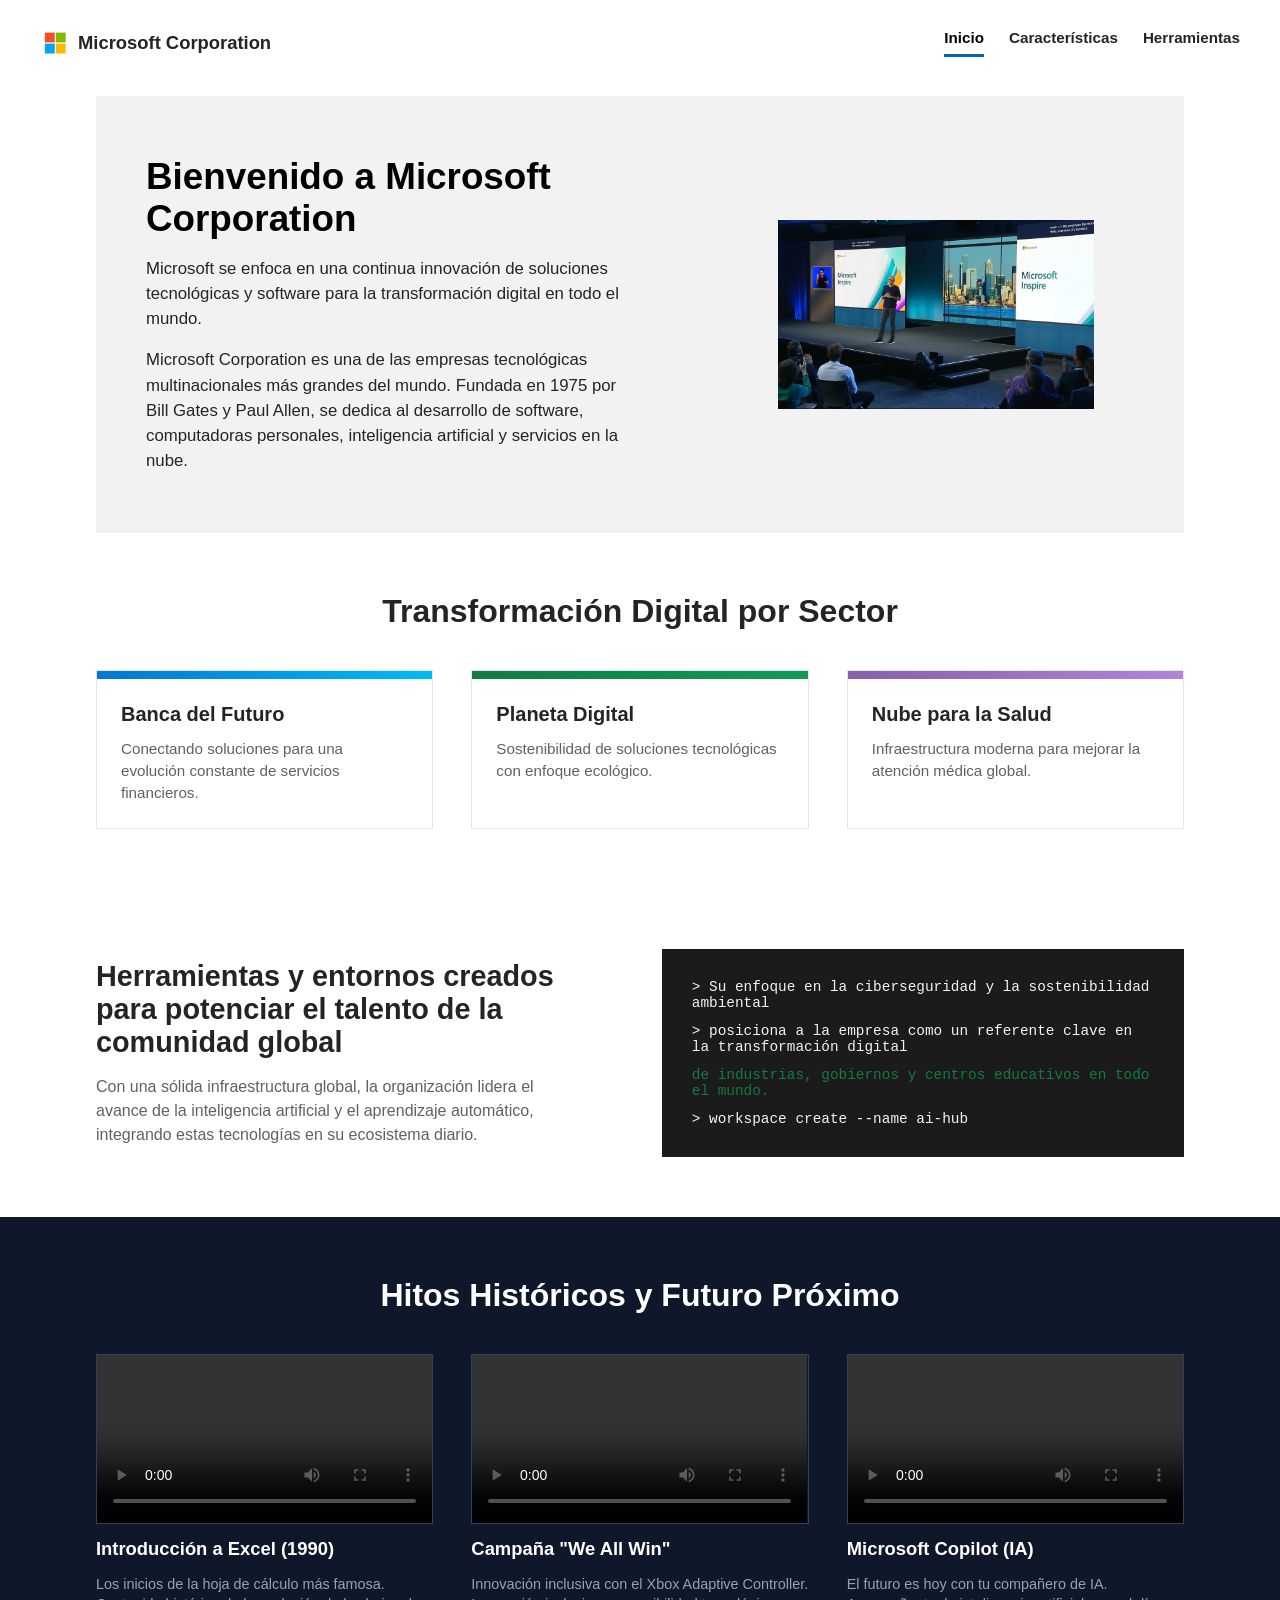
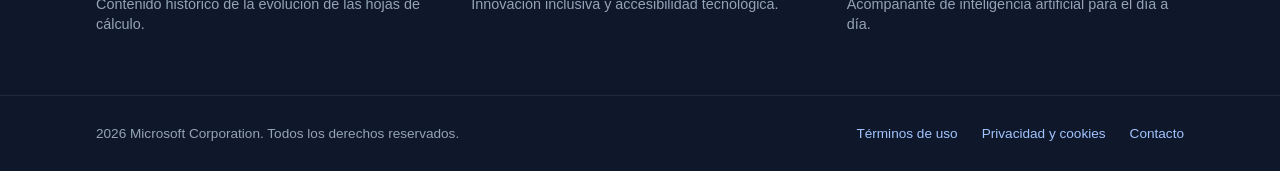
==== index.html @ bf05ff3e "saved" ====
<!DOCTYPE html>
<html lang="es">

<head>
    <meta charset="UTF-8">
    <meta name="viewport" content="width=device-width, initial-scale=1.0">
    <title>Microsoft Corporation</title>
    <link rel="stylesheet" href="static/css/style.css">
</head>

<body class="body-inicio">
<header class="encabezado">
    
    <div class="bloque-logo">
        <img src="static/images/descarga_(1).png" alt="Microsoft Logo" class="icono-microsoft">
        <span class="nombre-sitio">Microsoft Corporation</span>
    </div>

    <nav class="nav">
        <a href="../index.html" class="enlace-nav-activo hover">Inicio</a>
        <a href="pages/caracteristicas.html" class="enlace-nav hover">Características</a>
        <a href="pages/herramientas.html" class="enlace-nav hover">Herramientas</a>
    </nav>

</header>

        <main class="contenido-global">

            <section class="seccion-bienvenida">
                <div class="texto-bienvenida">
                    <h1 class="titulo-principal">Bienvenido a Microsoft Corporation</h1>
                    <p class="parrafo-bienvenida">Microsoft se enfoca en una continua innovación de soluciones
                        tecnológicas y software para la transformación digital en todo el mundo.
            </p>
                    <p class="parrafo-bienvenida">Microsoft Corporation es una de las empresas tecnológicas multinacionales más grandes del mundo. 
                Fundada en 1975 por Bill Gates y Paul Allen, se dedica al desarrollo de software, computadoras 
                personales, inteligencia artificial y servicios en la nube.
            </p>
                </div>
                <div class="imagen-bienvenida">
                    <img src="static/images/index/Microsoft-Inspire.jpg" alt="Microsoft Logo Grande"
                        class="imagen-bienvenida-asset">
                </div>
            </section>

            <section class="seccion-sectores">
                <h2 class="titulo-centrado">Transformación Digital por Sector</h2>

                <div class="columnas-sectores">
                    <div class="columna-sector">
                        <div class="encabezado-tarjeta barra-azul"></div>
                        <div class="cuerpo-tarjeta">
                            <h3 class="titulo-tarjeta">Banca del Futuro</h3>
                            <p class="texto-tarjeta">Conectando soluciones para una evolución constante de servicios
                                financieros.</p>
                        </div>
                    </div>
                    <div class="columna-sector">
                        <div class="encabezado-tarjeta barra-verde"></div>
                        <div class="cuerpo-tarjeta">
                            <h3 class="titulo-tarjeta">Planeta Digital</h3>
                            <p class="texto-tarjeta">Sostenibilidad de soluciones tecnológicas con enfoque ecológico.
                            </p>
                        </div>
                    </div>
                    <div class="columna-sector">
                        <div class="encabezado-tarjeta barra-morada"></div>
                        <div class="cuerpo-tarjeta">
                            <h3 class="titulo-tarjeta">Nube para la Salud</h3>
                            <p class="texto-tarjeta">Infraestructura moderna para mejorar la atención médica global.</p>
                        </div>
                    </div>
                </div>
            </section>

            <section class="seccion-desarrolladores">
                <div class="texto-desarrolladores">
                    <h2 class="titulo-desarrolladores">Herramientas y entornos creados para potenciar el talento de la
                        comunidad global</h2>
                    <p class="parrafo-desarrolladores">
                Con una sólida infraestructura global, la organización lidera el avance de la inteligencia 
                artificial y el aprendizaje automático, integrando estas tecnologías en su ecosistema diario.</p>
                </div>
                <div class="codigo-desarrolladores">
                    <p class="consola">> Su enfoque en la ciberseguridad y la sostenibilidad ambiental </p>
                    <p class="consola">> posiciona a la empresa como un 
                referente clave en la transformación digital</p>
                    <p class="consola-exito"> de industrias, gobiernos y centros educativos en todo el mundo.</p>
                    <p class="consola">> workspace create --name ai-hub</p>
                </div>
            </section>

            <section class="seccion-hitos-oscura">
                <div class="contenedor-bloque-hitos">
                    <h2 class="titulo-centrado-claro">Hitos Históricos y Futuro Próximo</h2>

                    <div class="columnas-videos">
                        <div class="tarjeta-video">
                            <video controls class="reproductor">
                                <source
                                    src="static/videos/(1)_Introduction_to_Microsoft_Excel_1990_with_Jan_Brehm_Jan_Brehm_(360p,_h264).mp4"
                                    type="video/mp4">
                            </video>
                            <h3 class="titulo-video">Introducción a Excel (1990)</h3>
                            <p class="texto-video">Los inicios de la hoja de cálculo más famosa. 
                                Contenido histórico de la evolución de las hojas de cálculo.</p>
                        </div>

                        <div class="tarjeta-video">
                            <video controls class="reproductor">
                                <source src="static/videos/(3)_Microsoft_We_All_Win_Ads_of_Brands_(720p,_h264).mp4"
                                    type="video/mp4">
                            </video>
                            <h3 class="titulo-video">Campaña "We All Win"</h3>
                            <p class="texto-video">Innovación inclusiva con el Xbox Adaptive Controller. 
                                Innovación inclusiva y accesibilidad tecnológica.</p>
                        </div>

                        <div class="tarjeta-video">
                            <video controls class="reproductor">
                                <source
                                    src="static/videos/(4)_Microsoft_Copilot_Your_everyday_AI_companion_Microsoft_(720p,_h264).mp4"
                                    type="video/mp4">
                            </video>
                            <h3 class="titulo-video">Microsoft Copilot (IA)</h3>
                            <p class="texto-video">El futuro es hoy con tu compañero de IA.
                                Acompañante de inteligencia artificial para el día a día.</p>
                        </div>
                    </div>
                </div>
            </section>

        </main>

<footer class="footer-institucional">
        <div class="contenido-footer">
            <p class="texto-copyright">2026 Microsoft Corporation. Todos los derechos reservados.</p>
            <div class="enlaces-footer">
                <a href="#" class="enlace-footer-item hover4">Términos de uso</a>
                <a href="#" class="enlace-footer-item hover4">Privacidad y cookies</a>
                <a href="#" class="enlace-footer-item hover4">Contacto</a>
            </div>
        </div>
    </footer>
</body>

</html>
---- static/css/style.css ----
* {
    margin: 0px;
    padding: 0px;
    box-sizing: border-box;
}

body {
    background-color: #ECF0F1;
    font-family: Arial, Helvetica, sans-serif;
}

.encabezado {
    width: 100%;
    display: flex;
    flex-direction: row;
    justify-content: space-between;
    align-items: center;            /* Centra verticalmente el logo y el bloque de navegación */
    padding: 20px 40px;
    box-sizing: border-box;
    background-color: #ffffff;
}

/* --- LOGO --- */
.bloque-logo {
    display: flex;
    flex-direction: row;
    align-items: center;
    gap: 8px;
}

.icono-microsoft {
    width: 30px;
}

.nombre-sitio {
    font-size: 1.15rem;
    font-weight: bold;
    color: #242424;
}

.img {
    width: 30px;
}

.nav {
    display: flex;
    align-items: center;
    gap: 25px;                      /* Separación limpia entre los tres enlaces */
    color: black;
}

.enlace {
    color: black;
    text-decoration: none;
    font-size: 1rem;
    cursor: pointer;
}

.activo {
    color: black;
}

.contenedor-principal {
    display: flex;
    justify-content: center;
    padding: 48px 16px;
}

.pie-de-pagina {
    background-color: #091F2C;
    color: #FFFFFF;
    padding: 20px 20px;
    margin-top: auto;
    font-size: 0.9rem;
}

.footer-contenido {
    display: flex;
    flex-direction: column;
    align-items: center;
    gap: 15px;
    max-width: 900px;
    margin: 0 auto;
}

.footer-enlaces {
    display: flex;
    gap: 20px;
}

.footer-enlaces a {
    color: #A0C4FF;
    text-decoration: none;
}

.boton-principal {
    background-color: #091F2C;
    color: white;
    border: none;
    padding: 12px 24px;
    font-size: 1rem;
    font-weight: 600;
    cursor: pointer;
    border-radius: 6px;
}

.boton-secundario {
    background-color: white;
    color: #091F2C;
    border: 2px solid #091F2C;
    padding: 12px 24px;
    font-size: 1rem;
    font-weight: 600;
    cursor: pointer;
    border-radius: 6px;
}

.e {
    display: block;
    margin: 0 auto;
    border-radius: 15px;
    box-shadow: 0px 5px 15px rgba(0, 0, 0, 0.2);
}

.p {
    text-align: center;
    font-size: 1.05rem;
}

.imagen-cuadrada-grande {
    width: auto;
    height: auto;
}

/* --- TRANSICIONES E INTERACCIONES --- */
.hover {
    transition: transform 0.3s ease, margin-left 1s ease;
}

.hover:hover {
    transform: scale(1.05);
    margin-left: 5px;
    color: gray;
}

.hover2 {
    transition: transform 0.3s ease, margin-right 1s ease;
}

.hover2:hover {
    transform: scale(1.1);
    margin-right: 10px;
}

.hover3 {
    transition: transform 0.3s ease, margin-right 1s ease;
}

.hover3:hover {
    transform: scale(1.1);
}

.hover4 {
    transition: transform 0.3s ease, margin-right 1s ease, color 0.3s ease;
}

.hover4:hover {
    transform: scale(1.1);
    color: #FFFFFF;
    text-decoration: underline;
}

/* INDEX o INICIO */
/* ==========================================================================
   RÉPLICA CON ALINEACIÓN SIMÉTRICA USANDO COLORES BASE
   ========================================================================== */

.body-inicio {
    margin: 0px;
    background-color: #ffffff;
}




/* ENLACES NORMALES */
.enlace-nav {
    text-decoration: none;
    font-size: 0.95rem;
    font-weight: bold;
    color: #242424;
    
    /* El secreto de la alineación: espacio abajo y un borde del mismo color del fondo */
    padding-bottom: 8px;           
    border-bottom: 3px solid #ffffff; 
    
    transition: color 0.3s ease, border-color 0.3s ease;
}

/* Transición al pasar el cursor por un enlace normal */
.enlace-nav:hover {
    color: #000000;
    border-color: #0067b8;          /* Pasa de blanco a azul de forma suave */
}

/* ENLACE ACTIVO (Ecosistema) */
.enlace-nav-activo {
    text-decoration: none;
    font-size: 0.95rem;
    font-weight: bold;
    color: #000000;
    
    /* Mismo espacio exacto para que no se desfase con los demás */
    padding-bottom: 8px;           
    border-bottom: 3px solid #0067b8; /* Su borde es azul por defecto */
    
    transition: color 0.3s ease, border-color 0.3s ease;
}

/* Al pasar el cursor sobre el activo, se mantiene azul y firme */
.enlace-nav-activo:hover {
    color: #000000;
    border-color: #0067b8;
}


/* ==========================================================================
   HOJA DE ESTILOS DE ALTA PRECISIÓN (SOLO CLASES SIMPLES)
   ========================================================================== */

body {
    margin: 0px;
    font-family: 'Segoe UI', SegoeUI, Tahoma, Geneva, Verdana, sans-serif;
    background-color: #ffffff;
    color: #242424;
    /* Gris oscuro corporativo en lugar de negro puro */
    display: flex;
    flex-direction: column;
    align-items: center;
}

.contenido-global {
    width: 100%;
    display: flex;
    flex-direction: column;
    align-items: center;
    font-family: 'Segoe UI', Tahoma, Geneva, Verdana, sans-serif;
}

/* --- HEADER / NAV SUPERIOR --- */
.navegacion-principal {
    width: 85%;
    max-width: 1600px;
    /* Evita que se deforme en pantallas gigantes */
    display: flex;
    flex-direction: row;
    justify-content: space-between;
    align-items: center;
    padding: 15px 0px;
    /* Espaciado vertical exacto */
}

.logo-contenedor {
    display: flex;
    flex-direction: row;
    align-items: center;
}

.enlace-logo {
    display: flex;
    flex-direction: row;
    align-items: center;
    gap: 12px;
    /* Separación exacta entre logo y texto */
    text-decoration: none;
    color: #242424;
}

.imagen-logo {
    width: 23px;
    /* Tamaño proporcional del icono */
}

.texto-logo {
    font-size: 1.1rem;
    font-weight: 600;
    /* Peso tipográfico corporativo semibold */
    margin: 0px;
}

.enlaces-contenedor {
    display: flex;
    flex-direction: row;
    gap: 24px;
    /* Espaciado del menú de navegación */
}

.enlace-menu {
    text-decoration: none;
    font-size: 0.9rem;
    color: #0067b8;
    /* Azul clásico institucional */
    font-weight: 500;
}

/* --- SECCIÓN 1: BIENVENIDA (Banner con contraste suave) --- */
.seccion-bienvenida {
    width: 85%;
    max-width: 1600px;
    background-color: #f2f2f2;
    /* Gris claro de fondo de los banners de MS */
    display: flex;
    flex-direction: row;
    justify-content: space-between;
    align-items: center;
    padding: 60px 50px;
    /* Mayor padding interior para dar aire al diseño */
    box-sizing: border-box;
    margin-top: 10px;
}

.texto-bienvenida {
    width: 50%;
    display: flex;
    flex-direction: column;
    gap: 16px;
}

.titulo-principal {
    font-size: 2.3rem;
    font-weight: 600;
    color: #000000;
    margin: 0px;
}

.parrafo-bienvenida {
    font-size: 1.05rem;
    line-height: 1.5;
    color: #242424;
    margin: 0px;
}

.imagen-bienvenida {
    width: 40%;
    display: flex;
    justify-content: center;
}

.imagen-bienvenida-asset {
    width: 80%;
    /* Tamaño controlado para que no sature la vista */
    height: auto;
}

/* --- SECCIÓN 2: SECTORES (Tarjetas Estilizadas) --- */
.seccion-sectores {
    width: 85%;
    max-width: 1600px;
    display: flex;
    flex-direction: column;
    padding: 60px 0px;
}

.titulo-centrado {
    font-size: 2rem;
    font-weight: 600;
    text-align: center;
    color: #242424;
    margin: 0px;
    padding-bottom: 40px;
}

.columnas-sectores {
    display: flex;
    flex-direction: row;
    justify-content: space-between;
}

.columna-sector {
    width: 31%;
    background-color: #ffffff;
    display: flex;
    flex-direction: column;
    border: 1px solid #e6e6e6;
    /* Borde suave sutil */
}

.encabezado-tarjeta {
    height: 8px;
    /* Barra de color superior delgada como en la captura */
}

/* Degradados lineales e intensidades corporativas exactas */
.barra-azul {
    background: linear-gradient(90deg, #0078d4, #00bcf2);
}

.barra-verde {
    background: linear-gradient(90deg, #107c41, #109b53);
}

.barra-morada {
    background: linear-gradient(90deg, #8660a9, #b184dd);
}

.cuerpo-tarjeta {
    padding: 24px;
    /* Espaciado generoso interno */
    display: flex;
    flex-direction: column;
    gap: 12px;
}

.titulo-tarjeta {
    font-size: 1.25rem;
    font-weight: 600;
    color: #242424;
    margin: 0px;
}

.texto-tarjeta {
    font-size: 0.95rem;
    line-height: 1.45;
    color: #616161;
    /* Gris más suave para textos secundarios */
    margin: 0px;
}

/* --- SECCIÓN 3: DESARROLLADORES (Consola) --- */
.seccion-desarrolladores {
    width: 85%;
    max-width: 1600px;
    display: flex;
    flex-direction: row;
    justify-content: space-between;
    align-items: center;
    padding: 60px 0px;
}

.texto-desarrolladores {
    width: 45%;
    display: flex;
    flex-direction: column;
    gap: 16px;
}

.titulo-desarrolladores {
    font-size: 1.8rem;
    font-weight: 600;
    color: #242424;
    margin: 0px;
}

.parrafo-desarrolladores {
    font-size: 1rem;
    line-height: 1.5;
    color: #616161;
    margin: 0px;
}

.codigo-desarrolladores {
    width: 48%;
    background-color: #1b1b1b;
    /* Fondo oscuro consola real */
    padding: 30px;
    display: flex;
    flex-direction: column;
    gap: 12px;
    box-sizing: border-box;
}

.consola {
    font-family: Consolas, 'Courier New', Courier, monospace;
    font-size: 0.9rem;
    color: #f3f3f3;
    margin: 0px;
}

.consola-exito {
    font-family: Consolas, 'Courier New', Courier, monospace;
    font-size: 0.9rem;
    color: #107c41;
    /* Verde consola de éxito */
    margin: 0px;
}



/* --- FOOTER INSTITUCIONAL --- */
.footer-institucional {
    width: 100%;
    background-color: #0f172a;
    /* Mismo color oscuro continuo */
    border-top: 1px solid #1e293b;
    /* Línea divisoria muy fina */
    display: flex;
    justify-content: center;
    padding: 30px 0px;
}

.contenido-footer {
    width: 85%;
    max-width: 1600px;
    display: flex;
    flex-direction: row;
    justify-content: space-between;
    align-items: center;
}

.texto-copyright {
    color: #94a3b8;
    font-size: 0.85rem;
    margin: 0px;
}

.enlaces-footer {
    display: flex;
    flex-direction: row;
    gap: 24px;
}

.enlace-footer-item {
    color: #A0C4FF;
    font-size: 1rem;
    text-decoration: none;
    font-size: 0.85rem;
}



/* Videos */
/* --- SECCIÓN 4: HITOS (Fondo Oscuro Continuo Completamente Limpio) --- */
.seccion-hitos-oscura {
    width: 100%;
    background-color: #0f172a;
    /* Gris azulado oscuro profundo */
    display: flex;
    flex-direction: column;
    align-items: center;
    padding: 60px 0px;
}

.contenedor-bloque-hitos {
    width: 85%;
    max-width: 1600px;
    display: flex;
    flex-direction: column;
}

.titulo-centrado-claro {
    font-size: 2rem;
    font-weight: 600;
    color: #ffffff;
    text-align: center;
    margin: 0px;
    padding-bottom: 40px;
}

.columnas-videos {
    display: flex;
    flex-direction: row;
    justify-content: space-between;
}

.tarjeta-video {
    width: 31%;
    display: flex;
    flex-direction: column;
    gap: 14px;
}

.reproductor {
    width: 100%;
    border: 1px solid #334155;
    /* Delicado borde contenedor para los reproductores */
}

.titulo-video {
    font-size: 1.15rem;
    font-weight: 600;
    color: #ffffff;
    margin: 0px;
}

.texto-video {
    font-size: 0.9rem;
    line-height: 1.4;
    color: #94a3b8;
    /* Texto claro atenuado para el contraste oscuro */
    margin: 0px;
}


/*Fin de los videos*/


/* Fin de INDEX o INICIO */

/* HERRAMIENTAS */

.body-herramientas {
    background-color: #ECF0F1; /* Ese gris claro / azulado */
}

.contenedor-principal {
    width: 100%;
}

.presentacion {
    text-align: center;
    padding: 50px 20px;
    margin: auto;
    height: 60%;
}

.titulo-herramientas {
    font-size: 3rem;
    color: #111111;
    font-weight: 700;
    padding-bottom: 30px;

    display: flex;
    justify-content: center;
}

.funcion-herramientas {
    width: 100%;
}

.funcion {
    font-size: 1.8rem;
    color: #242424;
    font-weight: 600;
    margin-bottom: 40px;
    display: flex;
    align-items: center;
    justify-content: baseline;
    padding-left: 0;
}

.seccion-herramientas {
    display: flex;
    flex-direction: column;
    width: 100%;
}

.fondo-blanco {
    background-color: #FFFFFF;
    padding-top: 80px;
    padding-bottom: 80px;
}

.fondo-gris {
    background-color: #F3F2F1;
    padding-top: 80px;
    padding-bottom: 80px;
}

.fondo-crema {
    background-color: #FDF3E9;
    padding-top: 80px;
    padding-bottom: 80px;
}

.funcion {
    font-size: 2.4rem;
    color: #111111;
    font-weight: 600;
    padding-left: 10%;
    padding-bottom: 40px;
}


.bloque-impacto-masivo {
    display: flex;
    flex-direction: column;
    align-items: center;
    text-align: center;
    padding-left: 10%;
    padding-right: 10%;
    gap: 30px;
    padding-bottom: 80px;
}

.bloque-impacto-texto {
    display: flex;
    flex-direction: column;
    align-items: center;
    gap: 16px;
}

.contenedor-foto-gigante {
    display: flex;
    width: 100%;
    max-width: 1000px;
    background-color: #FFFFFF;
    border-radius: 12px;
}

.sombra-windows {
    box-shadow: 0px 25px 55px rgba(0, 164, 239, 0.15);
}

.sombra-edge {
    box-shadow: 0px 25px 55px rgba(0, 120, 212, 0.15);
}

.imagen-rectangulo-grande {
    width: 100%;
    height: auto;
    border-radius: 12px;
}


.galeria-variedad-de-dos {
    display: flex;
    flex-direction: row;
    flex-wrap: wrap;
    justify-content: space-between;
    padding-left: 10%;
    padding-right: 10%;
    gap: 40px 0px;
}

.tarjeta-mediana {
    width: 48%;
    border-radius: 16px;
    display: flex;
    flex-direction: column;
    gap: 20px;
}

.tarjeta-extensa {
    padding: 50px 40px;
}

.tarjeta-compacta {
    padding: 30px 40px;
}

.tarjeta-word {
    background-color: #F3F7FC;
    box-shadow: 0px 15px 35px rgba(43, 87, 154, 0.06);
}

.tarjeta-excel {
    background-color: #F2F9F4;
    box-shadow: 0px 15px 35px rgba(16, 124, 65, 0.06);
}

.tarjeta-outlook {
    background-color: #F3F8FC;
    box-shadow: 0px 15px 35px rgba(0, 120, 212, 0.06);
}

.tarjeta-powerpoint {
    background-color: #FDF5F2;
    box-shadow: 0px 15px 35px rgba(183, 71, 42, 0.06);
}

.imagen-cuadrada-mediana {
    width: 70px;
    height: auto;
}
.lista-informacion-densa {
    display: flex;
    flex-direction: row;
    flex-wrap: wrap;
    justify-content: space-between;
    padding-left: 10%;
    padding-right: 10%;
    gap: 60px 0px;
}

.bloque-texto-puro {
    width: 48%;
    display: flex;
    flex-direction: column;
    gap: 14px;
    padding-top: 20px;
}

.espacio-imagen-cuadrícula {
    display: flex;
    justify-content: center;
    align-items: center;
    width: 100%;
    margin-top: 5px;
    margin-bottom: 5px;
}

.imagen-cuadrada-normal {
    width: 320px;
    max-width: 350px;
    border-radius: 6px;
}

.borde-onedrive {
    border-top: 3px solid #0078D4;
}

.borde-defender {
    border-top: 3px solid #107C41;
}

.borde-teams {
    border-top: 3px solid #6264A7;
}

.borde-onenote {
    border-top: 3px solid #80397B;
}

.borde-clipchamp {
    border-top: 3px solid #5000CC;
}

.borde-designer {
    border-top: 3px solid #FF4500;
}


.bloque-botones {
    display: flex;
    flex-direction: row;
    align-items: center;
    gap: 24px;
    padding-top: 8px;
}

.boton-primario-azul {
    background-color: #0067B8;
    color: #FFFFFF;
    font-size: 1rem;
    font-weight: 600;
    border: none;
    padding: 12px 26px;
    border-radius: 4px;
    cursor: pointer;
}

.boton-primario-azul:hover {
    background-color: #005293;
    box-shadow: 0px 4px 12px rgba(0, 103, 184, 0.3);
}

.enlace-letra-interactiva {
    font-size: 1.05rem;
    color: #0067B8;
    font-weight: 600;
    text-decoration: none;
}

.enlace-letra-interactiva:hover {
    color: #091F2C;
    text-decoration: underline;
}

.titulo-herramienta {
    font-size: 1.8rem;
    color: #111111;
    font-weight: 600;
    margin: 0;
}

.info-herramienta {
    font-size: 1.1rem;
    color: #444444;
    line-height: 26px;
    margin: 0;
}



/* Fin de HERRAMIENTAS */
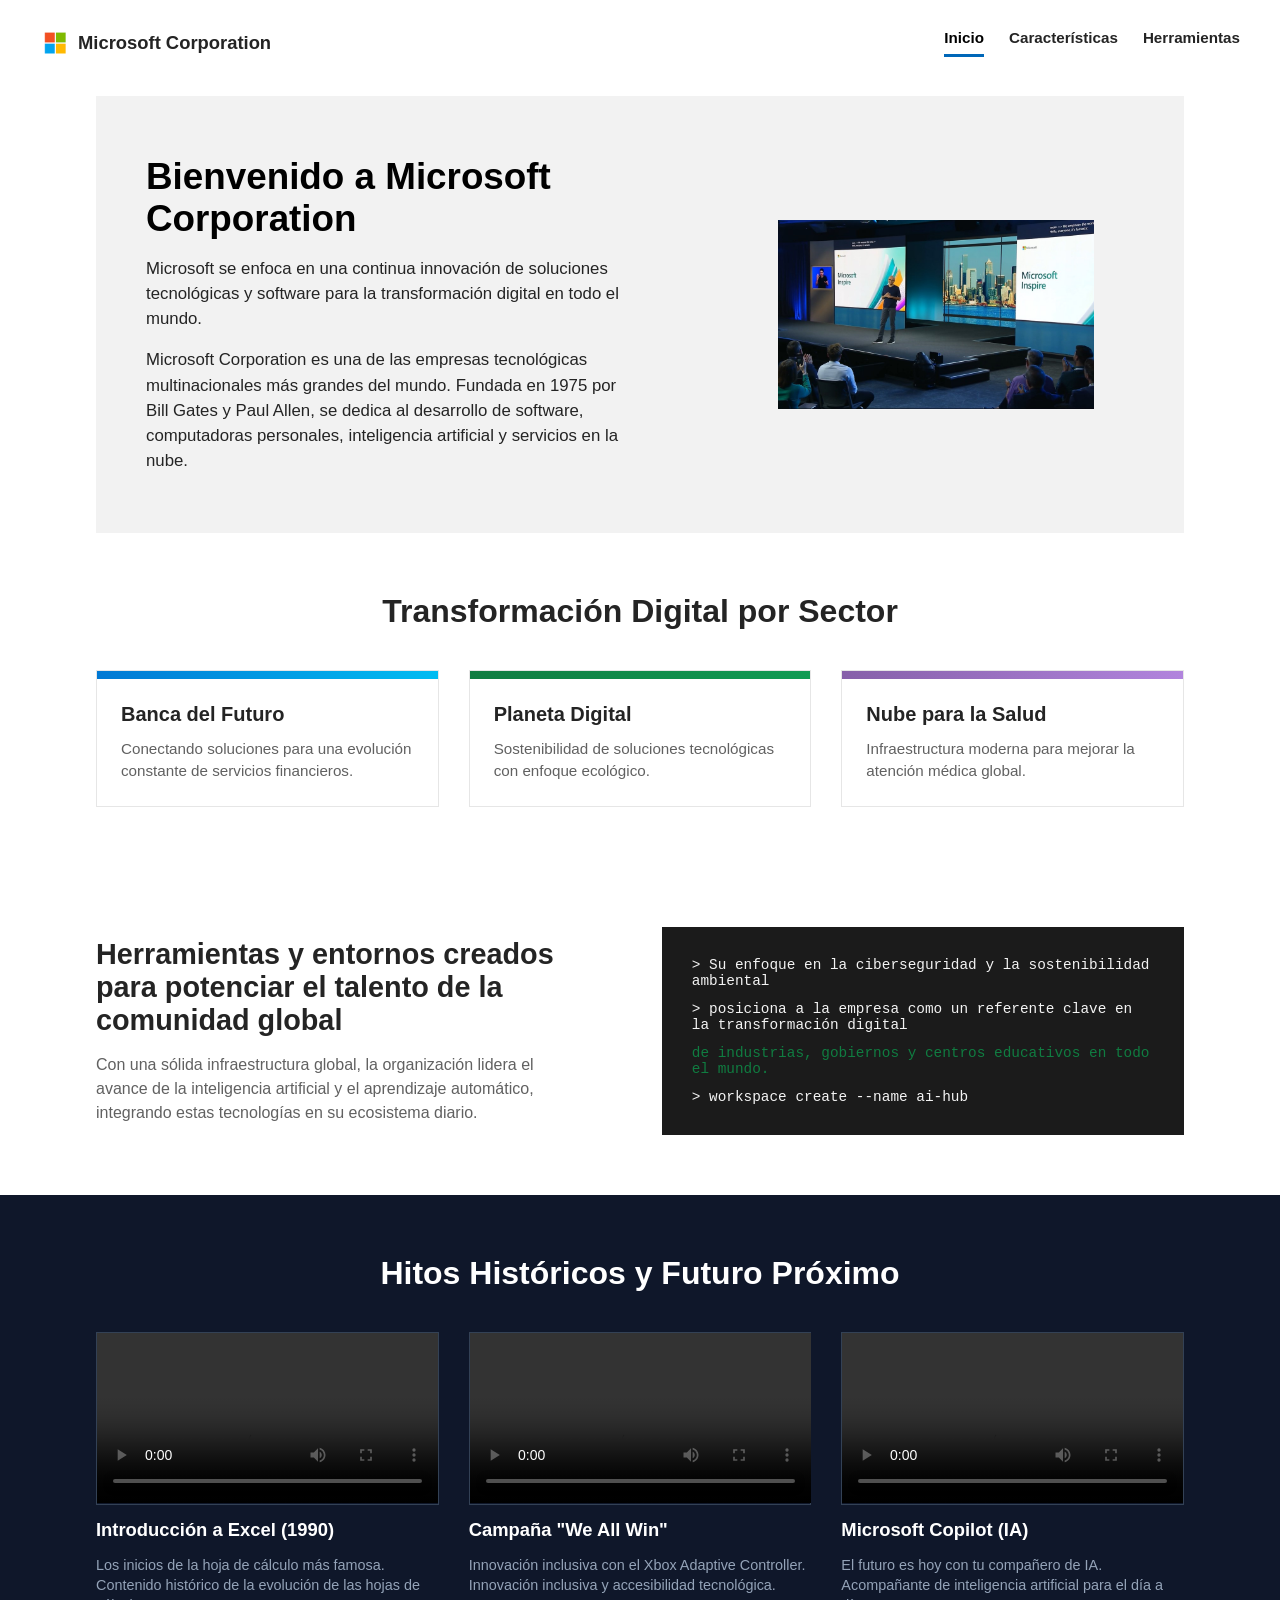
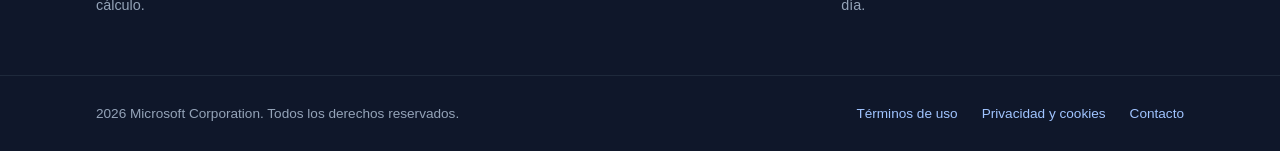
==== commit 260121d3: "saved" ====
--- a/index.html
+++ b/index.html
@@ -17,7 +17,7 @@
     </div>
 
     <nav class="nav">
-        <a href="../index.html" class="enlace-nav-activo hover">Inicio</a>
+<a href="index.html" class="enlace-nav-activo hover">Inicio</a>
         <a href="pages/caracteristicas.html" class="enlace-nav hover">Características</a>
         <a href="pages/herramientas.html" class="enlace-nav hover">Herramientas</a>
     </nav>
@@ -98,7 +98,7 @@
                         <div class="tarjeta-video">
                             <video controls class="reproductor">
                                 <source
-                                    src="static/videos/(1)_Introduction_to_Microsoft_Excel_1990_with_Jan_Brehm_Jan_Brehm_(360p,_h264).mp4"
+                                    src="static/videos/(1)_Introduction_to_Microsoft_Excel_1990_with_Jan_Brehm_Jan_Brehm_(360p_h264).mp4"
                                     type="video/mp4">
                             </video>
                             <h3 class="titulo-video">Introducción a Excel (1990)</h3>
@@ -108,7 +108,7 @@
 
                         <div class="tarjeta-video">
                             <video controls class="reproductor">
-                                <source src="static/videos/(3)_Microsoft_We_All_Win_Ads_of_Brands_(720p,_h264).mp4"
+                                <source src="static/videos/(3)_Microsoft_We_All_Win_Ads_of_Brands_(720p_h264).mp4"
                                     type="video/mp4">
                             </video>
                             <h3 class="titulo-video">Campaña "We All Win"</h3>
@@ -119,7 +119,7 @@
                         <div class="tarjeta-video">
                             <video controls class="reproductor">
                                 <source
-                                    src="static/videos/(4)_Microsoft_Copilot_Your_everyday_AI_companion_Microsoft_(720p,_h264).mp4"
+                                    src="static/videos/(4)_Microsoft_Copilot_Your_everyday_AI_companion_Microsoft_(720p_h264).mp4"
                                     type="video/mp4">
                             </video>
                             <h3 class="titulo-video">Microsoft Copilot (IA)</h3>
--- a/static/css/style.css
+++ b/static/css/style.css
@@ -20,7 +20,6 @@
     background-color: #ffffff;
 }
 
-/* --- LOGO --- */
 .bloque-logo {
     display: flex;
     flex-direction: row;
@@ -49,141 +48,6 @@
     color: black;
 }
 
-.enlace {
-    color: black;
-    text-decoration: none;
-    font-size: 1rem;
-    cursor: pointer;
-}
-
-.activo {
-    color: black;
-}
-
-.contenedor-principal {
-    display: flex;
-    justify-content: center;
-    padding: 48px 16px;
-}
-
-.pie-de-pagina {
-    background-color: #091F2C;
-    color: #FFFFFF;
-    padding: 20px 20px;
-    margin-top: auto;
-    font-size: 0.9rem;
-}
-
-.footer-contenido {
-    display: flex;
-    flex-direction: column;
-    align-items: center;
-    gap: 15px;
-    max-width: 900px;
-    margin: 0 auto;
-}
-
-.footer-enlaces {
-    display: flex;
-    gap: 20px;
-}
-
-.footer-enlaces a {
-    color: #A0C4FF;
-    text-decoration: none;
-}
-
-.boton-principal {
-    background-color: #091F2C;
-    color: white;
-    border: none;
-    padding: 12px 24px;
-    font-size: 1rem;
-    font-weight: 600;
-    cursor: pointer;
-    border-radius: 6px;
-}
-
-.boton-secundario {
-    background-color: white;
-    color: #091F2C;
-    border: 2px solid #091F2C;
-    padding: 12px 24px;
-    font-size: 1rem;
-    font-weight: 600;
-    cursor: pointer;
-    border-radius: 6px;
-}
-
-.e {
-    display: block;
-    margin: 0 auto;
-    border-radius: 15px;
-    box-shadow: 0px 5px 15px rgba(0, 0, 0, 0.2);
-}
-
-.p {
-    text-align: center;
-    font-size: 1.05rem;
-}
-
-.imagen-cuadrada-grande {
-    width: auto;
-    height: auto;
-}
-
-/* --- TRANSICIONES E INTERACCIONES --- */
-.hover {
-    transition: transform 0.3s ease, margin-left 1s ease;
-}
-
-.hover:hover {
-    transform: scale(1.05);
-    margin-left: 5px;
-    color: gray;
-}
-
-.hover2 {
-    transition: transform 0.3s ease, margin-right 1s ease;
-}
-
-.hover2:hover {
-    transform: scale(1.1);
-    margin-right: 10px;
-}
-
-.hover3 {
-    transition: transform 0.3s ease, margin-right 1s ease;
-}
-
-.hover3:hover {
-    transform: scale(1.1);
-}
-
-.hover4 {
-    transition: transform 0.3s ease, margin-right 1s ease, color 0.3s ease;
-}
-
-.hover4:hover {
-    transform: scale(1.1);
-    color: #FFFFFF;
-    text-decoration: underline;
-}
-
-/* INDEX o INICIO */
-/* ==========================================================================
-   RÉPLICA CON ALINEACIÓN SIMÉTRICA USANDO COLORES BASE
-   ========================================================================== */
-
-.body-inicio {
-    margin: 0px;
-    background-color: #ffffff;
-}
-
-
-
-
-/* ENLACES NORMALES */
 .enlace-nav {
     text-decoration: none;
     font-size: 0.95rem;
@@ -223,6 +87,131 @@
     border-color: #0067b8;
 }
 
+.contenedor-principal {
+    display: flex;
+    justify-content: center;
+    padding: 48px 16px;
+}
+
+.pie-de-pagina {
+    background-color: #091F2C;
+    color: #FFFFFF;
+    padding: 20px 20px;
+    margin-top: auto;
+    font-size: 0.9rem;
+}
+
+.footer-contenido {
+    display: flex;
+    flex-direction: column;
+    align-items: center;
+    gap: 15px;
+    max-width: 900px;
+    margin: 0 auto;
+}
+
+.footer-enlaces {
+    display: flex;
+    gap: 20px;
+}
+
+.footer-enlaces a {
+    color: #A0C4FF;
+    text-decoration: none;
+}
+
+.boton-principal {
+    background-color: #091F2C;
+    color: white;
+    border: none;
+    padding: 12px 24px;
+    font-size: 1rem;
+    font-weight: 600;
+    cursor: pointer;
+    border-radius: 6px;
+}
+
+.boton-secundario {
+    background-color: white;
+    color: #091F2C;
+    border: 2px solid #091F2C;
+    padding: 12px 24px;
+    font-size: 1rem;
+    font-weight: 600;
+    cursor: pointer;
+    border-radius: 6px;
+}
+
+.e {
+    display: block;
+    margin: 0 auto;
+    border-radius: 15px;
+    box-shadow: 0px 5px 15px rgba(0, 0, 0, 0.2);
+}
+
+.p {
+    text-align: center;
+    font-size: 1.05rem;
+}
+
+.imagen-cuadrada-grande {
+    width: auto;
+    height: auto;
+}
+
+/* --- TRANSICIONES E INTERACCIONES --- */
+.hover {
+    transition: transform 0.3s ease, margin-left 1s ease;
+}
+
+.hover:hover {
+    transform: scale(1.05);
+    margin-left: 5px;
+    color: gray;
+}
+
+.hover2 {
+    transition: transform 0.3s ease, margin-right 1s ease;
+}
+
+.hover2:hover {
+    transform: scale(1.1);
+    margin-right: 10px;
+}
+
+.hover3 {
+    transition: transform 0.3s ease, margin-right 1s ease;
+}
+
+.hover3:hover {
+    transform: scale(1.1);
+}
+
+.hover4 {
+    transition: transform 0.3s ease, margin-right 1s ease, color 0.3s ease;
+}
+
+.hover4:hover {
+    transform: scale(1.1);
+    color: #FFFFFF;
+    text-decoration: underline;
+}
+
+/* INDEX o INICIO */
+/* ==========================================================================
+   RÉPLICA CON ALINEACIÓN SIMÉTRICA USANDO COLORES BASE
+   ========================================================================== */
+
+.body-inicio {
+    margin: 0px;
+    background-color: #ffffff;
+}
+
+
+
+
+
+
 
 /* ==========================================================================
    HOJA DE ESTILOS DE ALTA PRECISIÓN (SOLO CLASES SIMPLES)
@@ -374,6 +363,8 @@
     display: flex;
     flex-direction: row;
     justify-content: space-between;
+    flex-wrap: wrap;   /* ← AÑADE ESTO */
+    gap: 30px;         /* ← también añade gap para separación */
 }
 
 .columna-sector {
@@ -383,6 +374,8 @@
     flex-direction: column;
     border: 1px solid #e6e6e6;
     /* Borde suave sutil */
+    flex: 1;
+    min-width: 250px;   /* ← AÑADE */
 }
 
 .encabezado-tarjeta {
@@ -560,6 +553,8 @@
     display: flex;
     flex-direction: row;
     justify-content: space-between;
+    flex-wrap: wrap; 
+    gap: 30px;
 }
 
 .tarjeta-video {
@@ -567,6 +562,8 @@
     display: flex;
     flex-direction: column;
     gap: 14px;
+    flex: 1;
+    min-width: 250px; 
 }
 
 .reproductor {
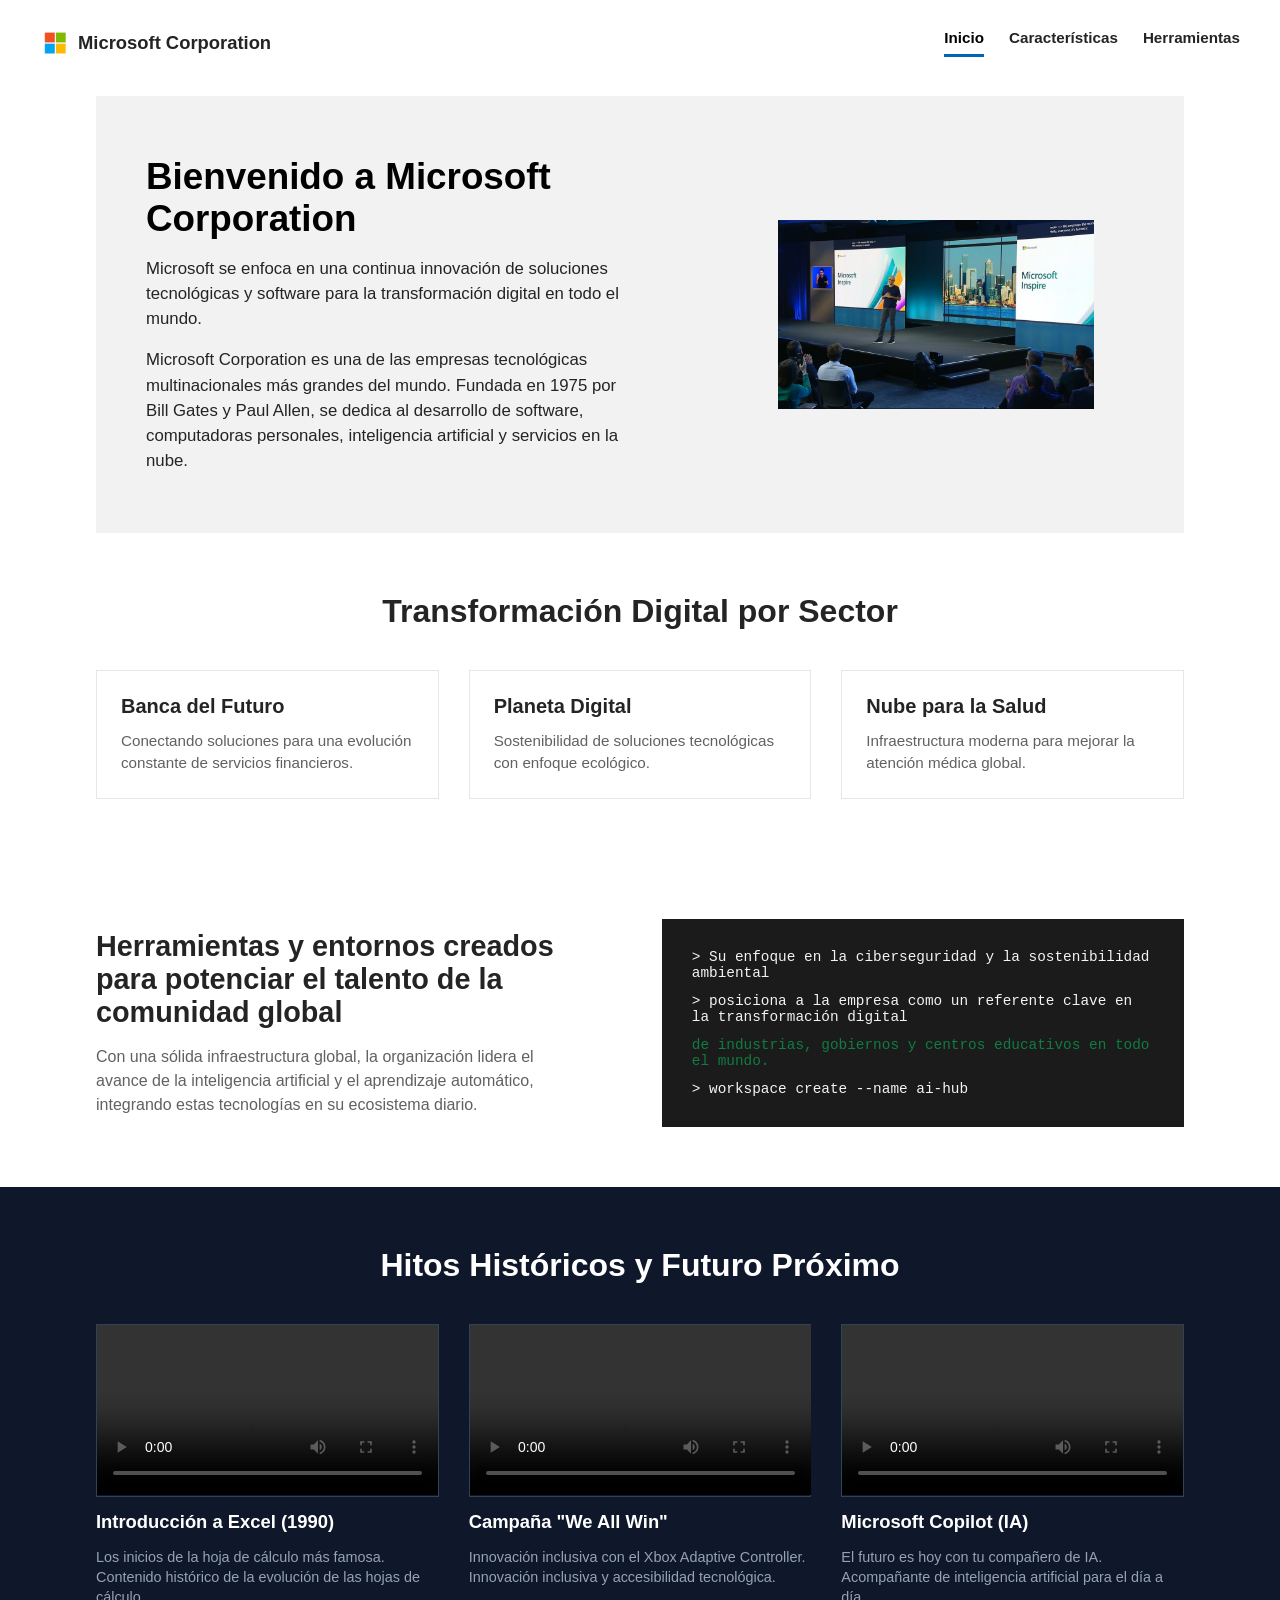
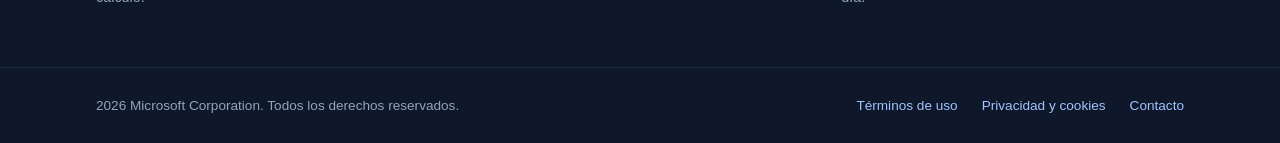
==== commit fc344bc7: "saved" ====
--- a/index.html
+++ b/index.html
@@ -12,7 +12,7 @@
 <header class="encabezado">
     
     <div class="bloque-logo">
-        <img src="static/images/descarga_(1).png" alt="Microsoft Logo" class="icono-microsoft">
+        <img src="static/images/descarga_(1).png" alt="Microsoft Logo" class="icono-microsoft hover">
         <span class="nombre-sitio">Microsoft Corporation</span>
     </div>
 
@@ -48,7 +48,6 @@
 
                 <div class="columnas-sectores">
                     <div class="columna-sector">
-                        <div class="encabezado-tarjeta barra-azul"></div>
                         <div class="cuerpo-tarjeta">
                             <h3 class="titulo-tarjeta">Banca del Futuro</h3>
                             <p class="texto-tarjeta">Conectando soluciones para una evolución constante de servicios
@@ -56,7 +55,6 @@
                         </div>
                     </div>
                     <div class="columna-sector">
-                        <div class="encabezado-tarjeta barra-verde"></div>
                         <div class="cuerpo-tarjeta">
                             <h3 class="titulo-tarjeta">Planeta Digital</h3>
                             <p class="texto-tarjeta">Sostenibilidad de soluciones tecnológicas con enfoque ecológico.
@@ -64,7 +62,6 @@
                         </div>
                     </div>
                     <div class="columna-sector">
-                        <div class="encabezado-tarjeta barra-morada"></div>
                         <div class="cuerpo-tarjeta">
                             <h3 class="titulo-tarjeta">Nube para la Salud</h3>
                             <p class="texto-tarjeta">Infraestructura moderna para mejorar la atención médica global.</p>
--- a/static/css/style.css
+++ b/static/css/style.css
@@ -14,7 +14,7 @@
     display: flex;
     flex-direction: row;
     justify-content: space-between;
-    align-items: center;            /* Centra verticalmente el logo y el bloque de navegación */
+    align-items: center;
     padding: 20px 40px;
     box-sizing: border-box;
     background-color: #ffffff;
@@ -44,7 +44,7 @@
 .nav {
     display: flex;
     align-items: center;
-    gap: 25px;                      /* Separación limpia entre los tres enlaces */
+    gap: 25px;
     color: black;
 }
 
@@ -53,35 +53,30 @@
     font-size: 0.95rem;
     font-weight: bold;
     color: #242424;
-    
-    /* El secreto de la alineación: espacio abajo y un borde del mismo color del fondo */
-    padding-bottom: 8px;           
-    border-bottom: 3px solid #ffffff; 
-    
+
+    padding-bottom: 8px;
+    border-bottom: 3px solid #ffffff;
+
     transition: color 0.3s ease, border-color 0.3s ease;
 }
 
-/* Transición al pasar el cursor por un enlace normal */
 .enlace-nav:hover {
     color: #000000;
-    border-color: #0067b8;          /* Pasa de blanco a azul de forma suave */
-}
-
-/* ENLACE ACTIVO (Ecosistema) */
+    border-color: #0067b8;
+}
+
 .enlace-nav-activo {
     text-decoration: none;
     font-size: 0.95rem;
     font-weight: bold;
     color: #000000;
-    
-    /* Mismo espacio exacto para que no se desfase con los demás */
-    padding-bottom: 8px;           
-    border-bottom: 3px solid #0067b8; /* Su borde es azul por defecto */
-    
-    transition: color 0.3s ease, border-color 0.3s ease;
-}
-
-/* Al pasar el cursor sobre el activo, se mantiene azul y firme */
+
+    padding-bottom: 8px;
+    border-bottom: 3px solid #0067b8;
+
+    transition: color 0.3s ease, border 1px 0.3s ease;
+}
+
 .enlace-nav-activo:hover {
     color: #000000;
     border-color: #0067b8;
@@ -159,7 +154,6 @@
     height: auto;
 }
 
-/* --- TRANSICIONES E INTERACCIONES --- */
 .hover {
     transition: transform 0.3s ease, margin-left 1s ease;
 }
@@ -198,31 +192,16 @@
 }
 
 /* INDEX o INICIO */
-/* ==========================================================================
-   RÉPLICA CON ALINEACIÓN SIMÉTRICA USANDO COLORES BASE
-   ========================================================================== */
-
 .body-inicio {
     margin: 0px;
     background-color: #ffffff;
 }
-
-
-
-
-
-
-
-/* ==========================================================================
-   HOJA DE ESTILOS DE ALTA PRECISIÓN (SOLO CLASES SIMPLES)
-   ========================================================================== */
 
 body {
     margin: 0px;
     font-family: 'Segoe UI', SegoeUI, Tahoma, Geneva, Verdana, sans-serif;
     background-color: #ffffff;
     color: #242424;
-    /* Gris oscuro corporativo en lugar de negro puro */
     display: flex;
     flex-direction: column;
     align-items: center;
@@ -236,17 +215,14 @@
     font-family: 'Segoe UI', Tahoma, Geneva, Verdana, sans-serif;
 }
 
-/* --- HEADER / NAV SUPERIOR --- */
 .navegacion-principal {
     width: 85%;
     max-width: 1600px;
-    /* Evita que se deforme en pantallas gigantes */
     display: flex;
     flex-direction: row;
     justify-content: space-between;
     align-items: center;
     padding: 15px 0px;
-    /* Espaciado vertical exacto */
 }
 
 .logo-contenedor {
@@ -260,20 +236,17 @@
     flex-direction: row;
     align-items: center;
     gap: 12px;
-    /* Separación exacta entre logo y texto */
     text-decoration: none;
     color: #242424;
 }
 
 .imagen-logo {
     width: 23px;
-    /* Tamaño proporcional del icono */
 }
 
 .texto-logo {
     font-size: 1.1rem;
     font-weight: 600;
-    /* Peso tipográfico corporativo semibold */
     margin: 0px;
 }
 
@@ -281,29 +254,24 @@
     display: flex;
     flex-direction: row;
     gap: 24px;
-    /* Espaciado del menú de navegación */
 }
 
 .enlace-menu {
     text-decoration: none;
     font-size: 0.9rem;
     color: #0067b8;
-    /* Azul clásico institucional */
     font-weight: 500;
 }
 
-/* --- SECCIÓN 1: BIENVENIDA (Banner con contraste suave) --- */
 .seccion-bienvenida {
     width: 85%;
     max-width: 1600px;
     background-color: #f2f2f2;
-    /* Gris claro de fondo de los banners de MS */
     display: flex;
     flex-direction: row;
     justify-content: space-between;
     align-items: center;
     padding: 60px 50px;
-    /* Mayor padding interior para dar aire al diseño */
     box-sizing: border-box;
     margin-top: 10px;
 }
@@ -337,11 +305,9 @@
 
 .imagen-bienvenida-asset {
     width: 80%;
-    /* Tamaño controlado para que no sature la vista */
     height: auto;
 }
 
-/* --- SECCIÓN 2: SECTORES (Tarjetas Estilizadas) --- */
 .seccion-sectores {
     width: 85%;
     max-width: 1600px;
@@ -363,8 +329,8 @@
     display: flex;
     flex-direction: row;
     justify-content: space-between;
-    flex-wrap: wrap;   /* ← AÑADE ESTO */
-    gap: 30px;         /* ← también añade gap para separación */
+    flex-wrap: wrap;
+    gap: 30px;
 }
 
 .columna-sector {
@@ -373,32 +339,12 @@
     display: flex;
     flex-direction: column;
     border: 1px solid #e6e6e6;
-    /* Borde suave sutil */
     flex: 1;
-    min-width: 250px;   /* ← AÑADE */
-}
-
-.encabezado-tarjeta {
-    height: 8px;
-    /* Barra de color superior delgada como en la captura */
-}
-
-/* Degradados lineales e intensidades corporativas exactas */
-.barra-azul {
-    background: linear-gradient(90deg, #0078d4, #00bcf2);
-}
-
-.barra-verde {
-    background: linear-gradient(90deg, #107c41, #109b53);
-}
-
-.barra-morada {
-    background: linear-gradient(90deg, #8660a9, #b184dd);
+    min-width: 250px;
 }
 
 .cuerpo-tarjeta {
     padding: 24px;
-    /* Espaciado generoso interno */
     display: flex;
     flex-direction: column;
     gap: 12px;
@@ -415,11 +361,9 @@
     font-size: 0.95rem;
     line-height: 1.45;
     color: #616161;
-    /* Gris más suave para textos secundarios */
-    margin: 0px;
-}
-
-/* --- SECCIÓN 3: DESARROLLADORES (Consola) --- */
+    margin: 0px;
+}
+
 .seccion-desarrolladores {
     width: 85%;
     max-width: 1600px;
@@ -454,7 +398,6 @@
 .codigo-desarrolladores {
     width: 48%;
     background-color: #1b1b1b;
-    /* Fondo oscuro consola real */
     padding: 30px;
     display: flex;
     flex-direction: column;
@@ -473,19 +416,15 @@
     font-family: Consolas, 'Courier New', Courier, monospace;
     font-size: 0.9rem;
     color: #107c41;
-    /* Verde consola de éxito */
-    margin: 0px;
-}
-
-
-
-/* --- FOOTER INSTITUCIONAL --- */
+    margin: 0px;
+}
+
+
+
 .footer-institucional {
     width: 100%;
     background-color: #0f172a;
-    /* Mismo color oscuro continuo */
     border-top: 1px solid #1e293b;
-    /* Línea divisoria muy fina */
     display: flex;
     justify-content: center;
     padding: 30px 0px;
@@ -522,11 +461,9 @@
 
 
 /* Videos */
-/* --- SECCIÓN 4: HITOS (Fondo Oscuro Continuo Completamente Limpio) --- */
 .seccion-hitos-oscura {
     width: 100%;
     background-color: #0f172a;
-    /* Gris azulado oscuro profundo */
     display: flex;
     flex-direction: column;
     align-items: center;
@@ -553,7 +490,7 @@
     display: flex;
     flex-direction: row;
     justify-content: space-between;
-    flex-wrap: wrap; 
+    flex-wrap: wrap;
     gap: 30px;
 }
 
@@ -563,13 +500,14 @@
     flex-direction: column;
     gap: 14px;
     flex: 1;
-    min-width: 250px; 
+    min-width: 250px;
 }
 
 .reproductor {
     width: 100%;
+    max-width: 100%;
     border: 1px solid #334155;
-    /* Delicado borde contenedor para los reproductores */
+    height: auto;
 }
 
 .titulo-video {
@@ -583,7 +521,6 @@
     font-size: 0.9rem;
     line-height: 1.4;
     color: #94a3b8;
-    /* Texto claro atenuado para el contraste oscuro */
     margin: 0px;
 }
 
@@ -596,7 +533,7 @@
 /* HERRAMIENTAS */
 
 .body-herramientas {
-    background-color: #ECF0F1; /* Ese gris claro / azulado */
+    background-color: #ECF0F1;
 }
 
 .contenedor-principal {
@@ -711,16 +648,24 @@
 
 .galeria-variedad-de-dos {
     display: flex;
-    flex-direction: row;
     flex-wrap: wrap;
     justify-content: space-between;
-    padding-left: 10%;
-    padding-right: 10%;
-    gap: 40px 0px;
+    gap: 40px 20px;
+    padding: 0 10%;
+}
+
+.tarjeta-de-dos {
+    display: flex;
+    flex-wrap: wrap;
+    flex-direction: row;
+    width: 100%;
+    justify-content: space-between;
+    gap: 30px;
 }
 
 .tarjeta-mediana {
-    width: 48%;
+    flex: 1;
+    min-width: 280px;
     border-radius: 16px;
     display: flex;
     flex-direction: column;
@@ -759,6 +704,7 @@
     width: 70px;
     height: auto;
 }
+
 .lista-informacion-densa {
     display: flex;
     flex-direction: row;
@@ -770,7 +716,7 @@
 }
 
 .bloque-texto-puro {
-    width: 48%;
+    width: 42%;
     display: flex;
     flex-direction: column;
     gap: 14px;
@@ -787,8 +733,8 @@
 }
 
 .imagen-cuadrada-normal {
-    width: 320px;
-    max-width: 350px;
+    width: 75%;
+    max-width: 75%;
     border-radius: 6px;
 }
 
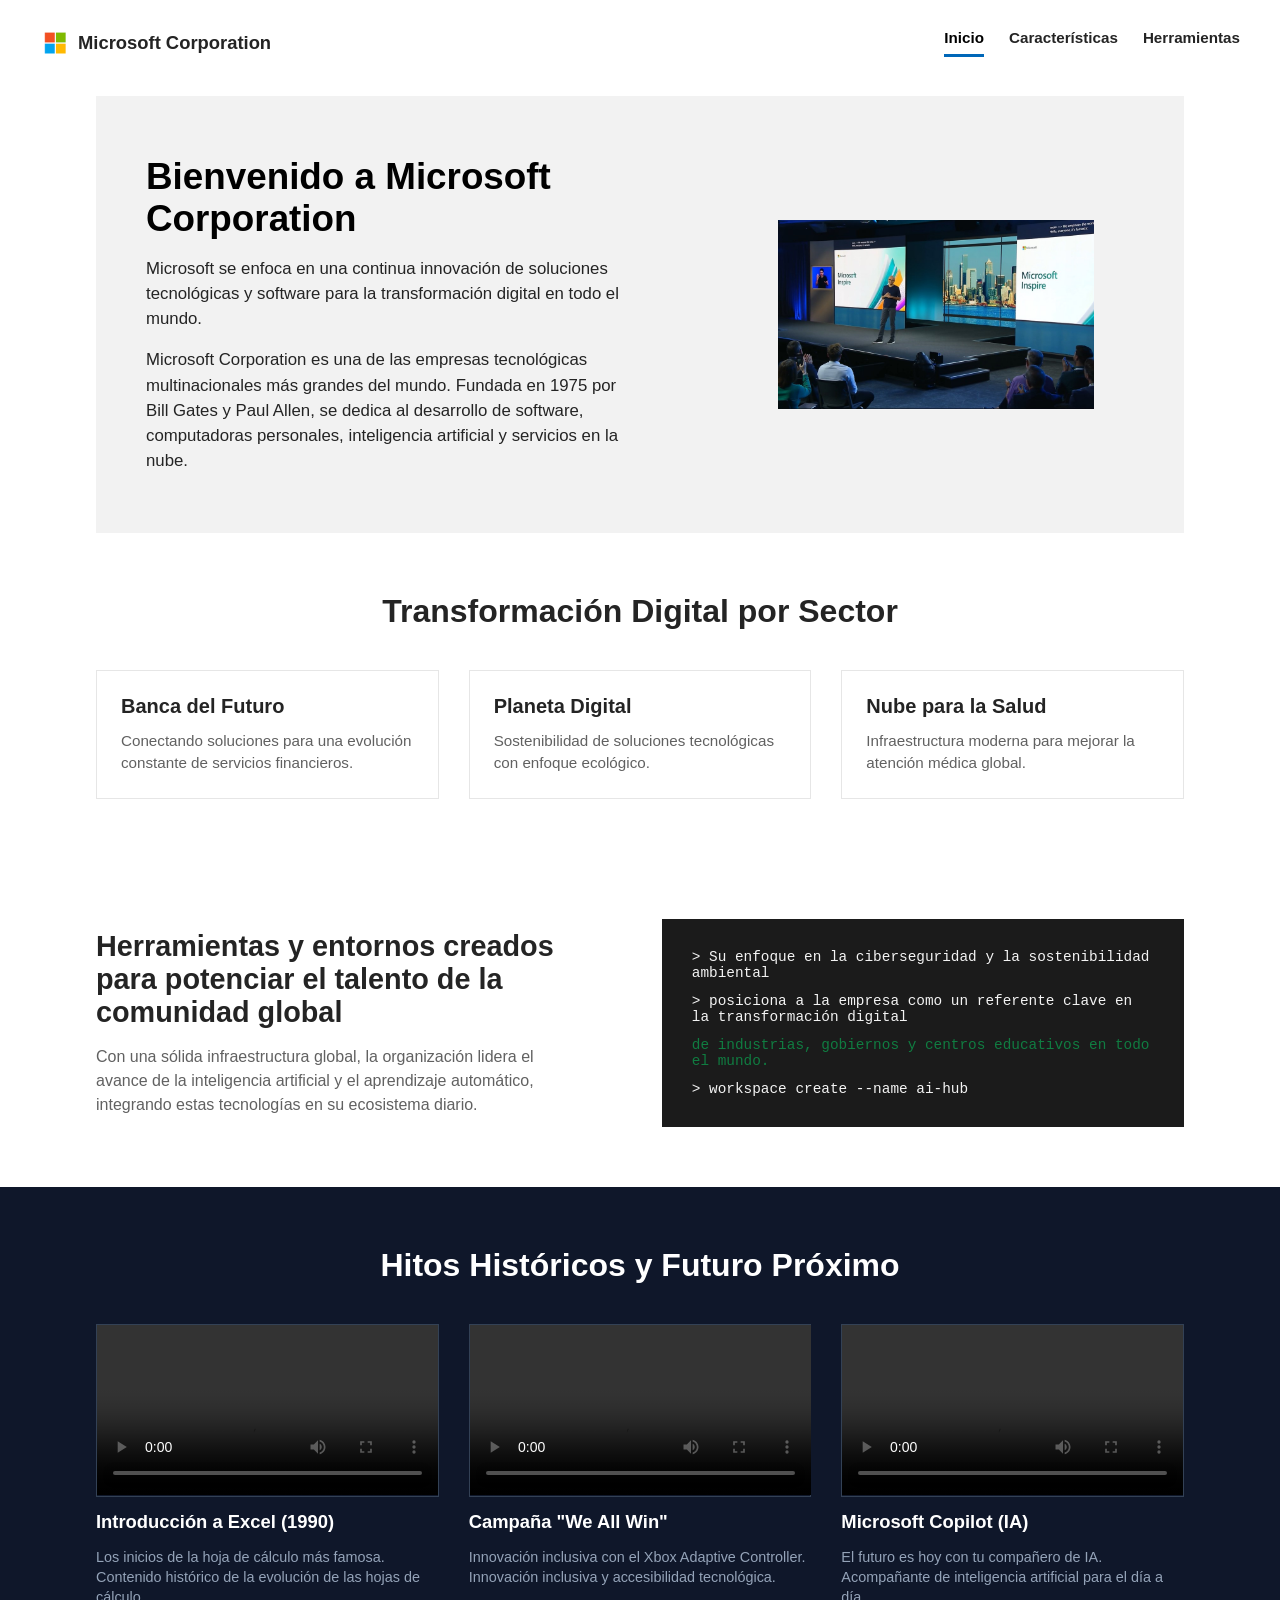
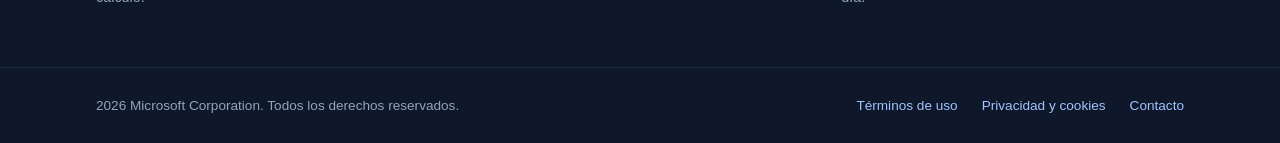
==== commit 8c72dcf8: "saved" ====
--- a/index.html
+++ b/index.html
@@ -12,7 +12,7 @@
 <header class="encabezado">
     
     <div class="bloque-logo">
-        <img src="static/images/descarga_(1).png" alt="Microsoft Logo" class="icono-microsoft hover">
+        <img src="static/images/descarga_(1).png" alt="Microsoft Logo" class="icono-microsoft">
         <span class="nombre-sitio">Microsoft Corporation</span>
     </div>
 
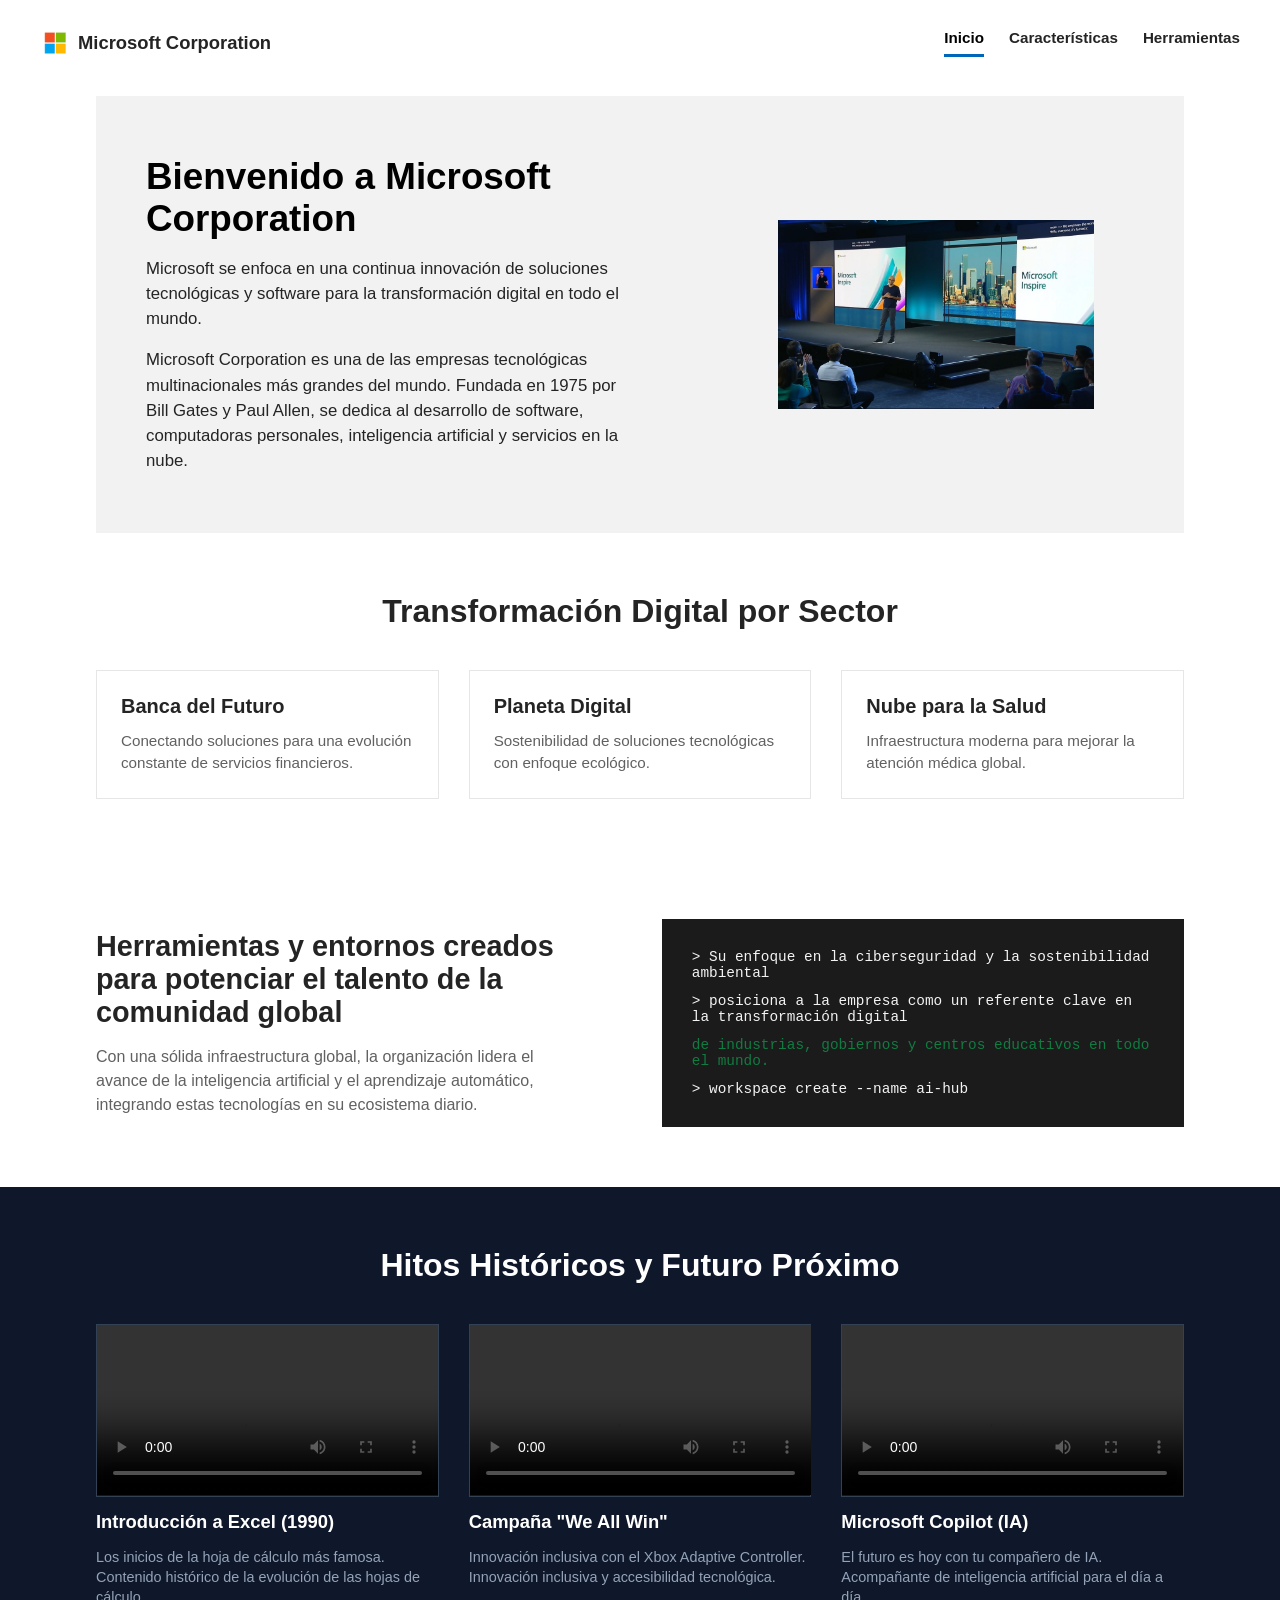
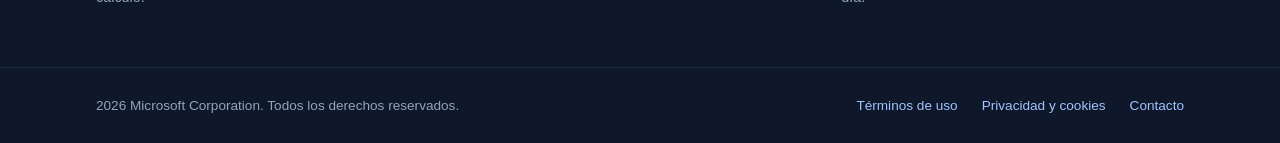
==== commit 2f85eae4: "saved" ====
--- a/index.html
+++ b/index.html
@@ -9,127 +9,128 @@
 </head>
 
 <body class="body-inicio">
-<header class="encabezado">
-    
-    <div class="bloque-logo">
-        <img src="static/images/descarga_(1).png" alt="Microsoft Logo" class="icono-microsoft">
-        <span class="nombre-sitio">Microsoft Corporation</span>
-    </div>
+    <header class="encabezado">
 
-    <nav class="nav">
-<a href="index.html" class="enlace-nav-activo hover">Inicio</a>
-        <a href="pages/caracteristicas.html" class="enlace-nav hover">Características</a>
-        <a href="pages/herramientas.html" class="enlace-nav hover">Herramientas</a>
-    </nav>
+        <div class="bloque-logo">
+            <img src="static/images/descarga_(1).png" alt="Microsoft Logo" class="icono-microsoft">
+            <span class="nombre-sitio">Microsoft Corporation</span>
+        </div>
 
-</header>
+        <nav class="nav">
+            <a href="index.html" class="enlace-nav-activo hover">Inicio</a>
+            <a href="pages/caracteristicas.html" class="enlace-nav hover">Características</a>
+            <a href="pages/herramientas.html" class="enlace-nav hover">Herramientas</a>
+        </nav>
 
-        <main class="contenido-global">
+    </header>
 
-            <section class="seccion-bienvenida">
-                <div class="texto-bienvenida">
-                    <h1 class="titulo-principal">Bienvenido a Microsoft Corporation</h1>
-                    <p class="parrafo-bienvenida">Microsoft se enfoca en una continua innovación de soluciones
-                        tecnológicas y software para la transformación digital en todo el mundo.
-            </p>
-                    <p class="parrafo-bienvenida">Microsoft Corporation es una de las empresas tecnológicas multinacionales más grandes del mundo. 
-                Fundada en 1975 por Bill Gates y Paul Allen, se dedica al desarrollo de software, computadoras 
-                personales, inteligencia artificial y servicios en la nube.
-            </p>
-                </div>
-                <div class="imagen-bienvenida">
-                    <img src="static/images/index/Microsoft-Inspire.jpg" alt="Microsoft Logo Grande"
-                        class="imagen-bienvenida-asset">
-                </div>
-            </section>
+    <main class="contenido-global">
 
-            <section class="seccion-sectores">
-                <h2 class="titulo-centrado">Transformación Digital por Sector</h2>
+        <section class="seccion-bienvenida">
+            <div class="texto-bienvenida">
+                <h1 class="titulo-principal">Bienvenido a Microsoft Corporation</h1>
+                <p class="parrafo-bienvenida">Microsoft se enfoca en una continua innovación de soluciones
+                    tecnológicas y software para la transformación digital en todo el mundo.
+                </p>
+                <p class="parrafo-bienvenida">Microsoft Corporation es una de las empresas tecnológicas multinacionales
+                    más grandes del mundo.
+                    Fundada en 1975 por Bill Gates y Paul Allen, se dedica al desarrollo de software, computadoras
+                    personales, inteligencia artificial y servicios en la nube.
+                </p>
+            </div>
+            <div class="imagen-bienvenida">
+                <img src="static/images/index/Microsoft-Inspire.jpg" alt="Microsoft Logo Grande"
+                    class="imagen-bienvenida-asset">
+            </div>
+        </section>
 
-                <div class="columnas-sectores">
-                    <div class="columna-sector">
-                        <div class="cuerpo-tarjeta">
-                            <h3 class="titulo-tarjeta">Banca del Futuro</h3>
-                            <p class="texto-tarjeta">Conectando soluciones para una evolución constante de servicios
-                                financieros.</p>
-                        </div>
-                    </div>
-                    <div class="columna-sector">
-                        <div class="cuerpo-tarjeta">
-                            <h3 class="titulo-tarjeta">Planeta Digital</h3>
-                            <p class="texto-tarjeta">Sostenibilidad de soluciones tecnológicas con enfoque ecológico.
-                            </p>
-                        </div>
-                    </div>
-                    <div class="columna-sector">
-                        <div class="cuerpo-tarjeta">
-                            <h3 class="titulo-tarjeta">Nube para la Salud</h3>
-                            <p class="texto-tarjeta">Infraestructura moderna para mejorar la atención médica global.</p>
-                        </div>
+        <section class="seccion-sectores">
+            <h2 class="titulo-centrado">Transformación Digital por Sector</h2>
+
+            <div class="columnas-sectores">
+                <div class="columna-sector">
+                    <div class="cuerpo-tarjeta">
+                        <h3 class="titulo-tarjeta">Banca del Futuro</h3>
+                        <p class="texto-tarjeta">Conectando soluciones para una evolución constante de servicios
+                            financieros.</p>
                     </div>
                 </div>
-            </section>
-
-            <section class="seccion-desarrolladores">
-                <div class="texto-desarrolladores">
-                    <h2 class="titulo-desarrolladores">Herramientas y entornos creados para potenciar el talento de la
-                        comunidad global</h2>
-                    <p class="parrafo-desarrolladores">
-                Con una sólida infraestructura global, la organización lidera el avance de la inteligencia 
-                artificial y el aprendizaje automático, integrando estas tecnologías en su ecosistema diario.</p>
-                </div>
-                <div class="codigo-desarrolladores">
-                    <p class="consola">> Su enfoque en la ciberseguridad y la sostenibilidad ambiental </p>
-                    <p class="consola">> posiciona a la empresa como un 
-                referente clave en la transformación digital</p>
-                    <p class="consola-exito"> de industrias, gobiernos y centros educativos en todo el mundo.</p>
-                    <p class="consola">> workspace create --name ai-hub</p>
-                </div>
-            </section>
-
-            <section class="seccion-hitos-oscura">
-                <div class="contenedor-bloque-hitos">
-                    <h2 class="titulo-centrado-claro">Hitos Históricos y Futuro Próximo</h2>
-
-                    <div class="columnas-videos">
-                        <div class="tarjeta-video">
-                            <video controls class="reproductor">
-                                <source
-                                    src="static/videos/(1)_Introduction_to_Microsoft_Excel_1990_with_Jan_Brehm_Jan_Brehm_(360p_h264).mp4"
-                                    type="video/mp4">
-                            </video>
-                            <h3 class="titulo-video">Introducción a Excel (1990)</h3>
-                            <p class="texto-video">Los inicios de la hoja de cálculo más famosa. 
-                                Contenido histórico de la evolución de las hojas de cálculo.</p>
-                        </div>
-
-                        <div class="tarjeta-video">
-                            <video controls class="reproductor">
-                                <source src="static/videos/(3)_Microsoft_We_All_Win_Ads_of_Brands_(720p_h264).mp4"
-                                    type="video/mp4">
-                            </video>
-                            <h3 class="titulo-video">Campaña "We All Win"</h3>
-                            <p class="texto-video">Innovación inclusiva con el Xbox Adaptive Controller. 
-                                Innovación inclusiva y accesibilidad tecnológica.</p>
-                        </div>
-
-                        <div class="tarjeta-video">
-                            <video controls class="reproductor">
-                                <source
-                                    src="static/videos/(4)_Microsoft_Copilot_Your_everyday_AI_companion_Microsoft_(720p_h264).mp4"
-                                    type="video/mp4">
-                            </video>
-                            <h3 class="titulo-video">Microsoft Copilot (IA)</h3>
-                            <p class="texto-video">El futuro es hoy con tu compañero de IA.
-                                Acompañante de inteligencia artificial para el día a día.</p>
-                        </div>
+                <div class="columna-sector">
+                    <div class="cuerpo-tarjeta">
+                        <h3 class="titulo-tarjeta">Planeta Digital</h3>
+                        <p class="texto-tarjeta">Sostenibilidad de soluciones tecnológicas con enfoque ecológico.
+                        </p>
                     </div>
                 </div>
-            </section>
+                <div class="columna-sector">
+                    <div class="cuerpo-tarjeta">
+                        <h3 class="titulo-tarjeta">Nube para la Salud</h3>
+                        <p class="texto-tarjeta">Infraestructura moderna para mejorar la atención médica global.</p>
+                    </div>
+                </div>
+            </div>
+        </section>
 
-        </main>
+        <section class="seccion-desarrolladores">
+            <div class="texto-desarrolladores">
+                <h2 class="titulo-desarrolladores">Herramientas y entornos creados para potenciar el talento de la
+                    comunidad global</h2>
+                <p class="parrafo-desarrolladores">
+                    Con una sólida infraestructura global, la organización lidera el avance de la inteligencia
+                    artificial y el aprendizaje automático, integrando estas tecnologías en su ecosistema diario.</p>
+            </div>
+            <div class="codigo-desarrolladores">
+                <p class="consola">> Su enfoque en la ciberseguridad y la sostenibilidad ambiental </p>
+                <p class="consola">> posiciona a la empresa como un
+                    referente clave en la transformación digital</p>
+                <p class="consola-exito"> de industrias, gobiernos y centros educativos en todo el mundo.</p>
+                <p class="consola">> workspace create --name ai-hub</p>
+            </div>
+        </section>
 
-<footer class="footer-institucional">
+        <section class="seccion-hitos-oscura">
+            <div class="contenedor-bloque-hitos">
+                <h2 class="titulo-centrado-claro">Hitos Históricos y Futuro Próximo</h2>
+
+                <div class="columnas-videos">
+                    <div class="tarjeta-video">
+                        <video controls class="reproductor">
+                            <source
+                                src="static/videos/(1)_Introduction_to_Microsoft_Excel_1990_with_Jan_Brehm_Jan_Brehm_(360p_h264).mp4"
+                                type="video/mp4">
+                        </video>
+                        <h3 class="titulo-video">Introducción a Excel (1990)</h3>
+                        <p class="texto-video">Los inicios de la hoja de cálculo más famosa.
+                            Contenido histórico de la evolución de las hojas de cálculo.</p>
+                    </div>
+
+                    <div class="tarjeta-video">
+                        <video controls class="reproductor">
+                            <source src="static/videos/(3)_Microsoft_We_All_Win_Ads_of_Brands_(720p_h264).mp4"
+                                type="video/mp4">
+                        </video>
+                        <h3 class="titulo-video">Campaña "We All Win"</h3>
+                        <p class="texto-video">Innovación inclusiva con el Xbox Adaptive Controller.
+                            Innovación inclusiva y accesibilidad tecnológica.</p>
+                    </div>
+
+                    <div class="tarjeta-video">
+                        <video controls class="reproductor">
+                            <source
+                                src="static/videos/(4)_Microsoft_Copilot_Your_everyday_AI_companion_Microsoft_(720p_h264).mp4"
+                                type="video/mp4">
+                        </video>
+                        <h3 class="titulo-video">Microsoft Copilot (IA)</h3>
+                        <p class="texto-video">El futuro es hoy con tu compañero de IA.
+                            Acompañante de inteligencia artificial para el día a día.</p>
+                    </div>
+                </div>
+            </div>
+        </section>
+
+    </main>
+
+    <footer class="footer-institucional">
         <div class="contenido-footer">
             <p class="texto-copyright">2026 Microsoft Corporation. Todos los derechos reservados.</p>
             <div class="enlaces-footer">
@@ -139,6 +140,8 @@
             </div>
         </div>
     </footer>
+
+    <script src="static/js/main.js" defer></script>
 </body>
 
 </html>
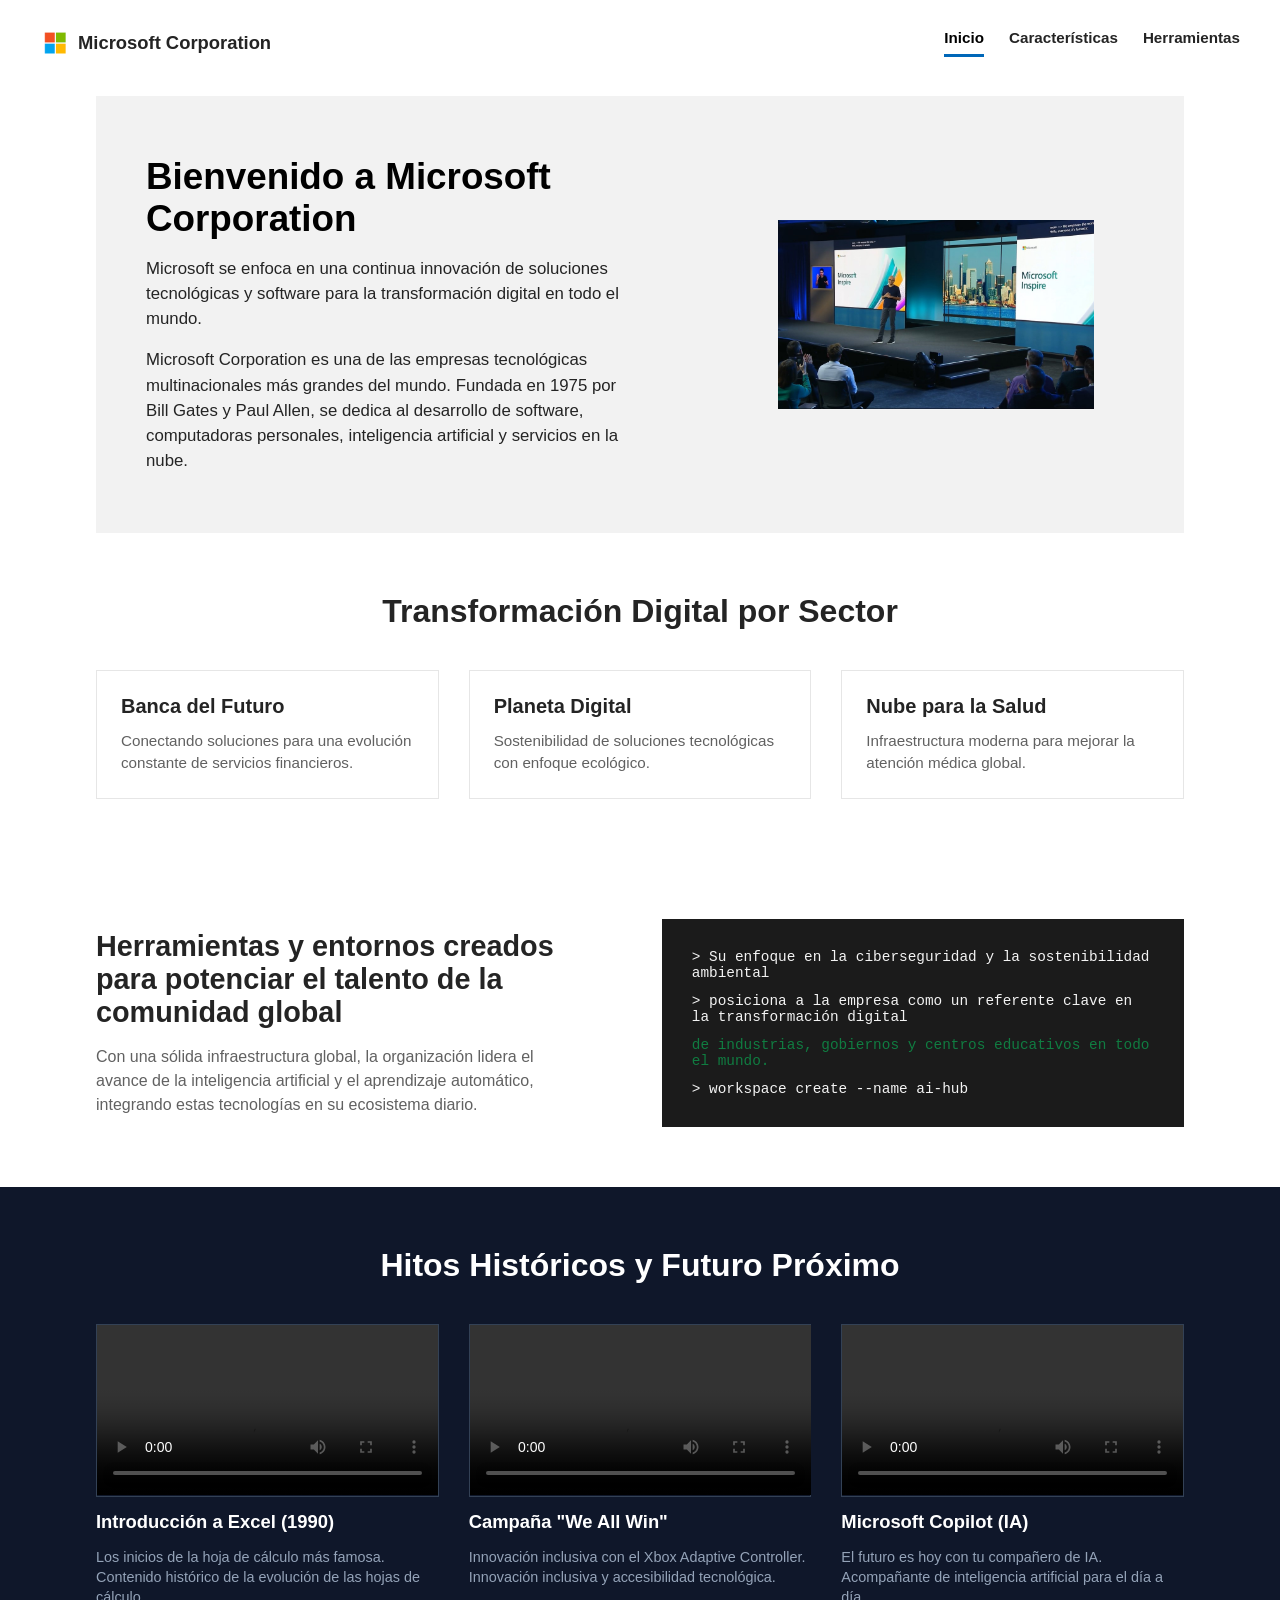
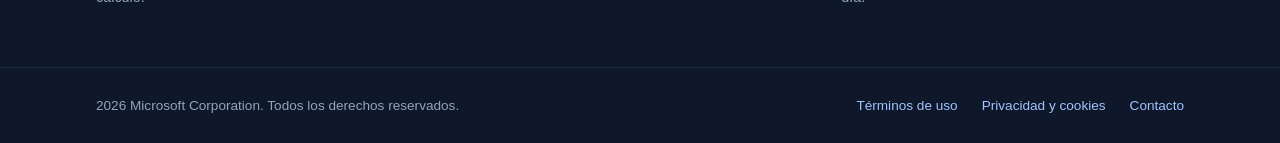
==== commit 49ae910d: "saved" ====
--- a/index.html
+++ b/index.html
@@ -9,128 +9,127 @@
 </head>
 
 <body class="body-inicio">
-    <header class="encabezado">
+<header class="encabezado">
+    
+    <div class="bloque-logo">
+        <img src="static/images/descarga_(1).png" alt="Microsoft Logo" class="icono-microsoft">
+        <span class="nombre-sitio">Microsoft Corporation</span>
+    </div>
 
-        <div class="bloque-logo">
-            <img src="static/images/descarga_(1).png" alt="Microsoft Logo" class="icono-microsoft">
-            <span class="nombre-sitio">Microsoft Corporation</span>
-        </div>
+    <nav class="nav">
+<a href="index.html" class="enlace-nav-activo hover">Inicio</a>
+        <a href="pages/caracteristicas.html" class="enlace-nav hover">Características</a>
+        <a href="pages/herramientas.html" class="enlace-nav hover">Herramientas</a>
+    </nav>
 
-        <nav class="nav">
-            <a href="index.html" class="enlace-nav-activo hover">Inicio</a>
-            <a href="pages/caracteristicas.html" class="enlace-nav hover">Características</a>
-            <a href="pages/herramientas.html" class="enlace-nav hover">Herramientas</a>
-        </nav>
+</header>
 
-    </header>
+        <main class="contenido-global">
 
-    <main class="contenido-global">
+            <section class="seccion-bienvenida">
+                <div class="texto-bienvenida">
+                    <h1 class="titulo-principal">Bienvenido a Microsoft Corporation</h1>
+                    <p class="parrafo-bienvenida">Microsoft se enfoca en una continua innovación de soluciones
+                        tecnológicas y software para la transformación digital en todo el mundo.
+            </p>
+                    <p class="parrafo-bienvenida">Microsoft Corporation es una de las empresas tecnológicas multinacionales más grandes del mundo. 
+                Fundada en 1975 por Bill Gates y Paul Allen, se dedica al desarrollo de software, computadoras 
+                personales, inteligencia artificial y servicios en la nube.
+            </p>
+                </div>
+                <div class="imagen-bienvenida">
+                    <img src="static/images/index/Microsoft-Inspire.jpg" alt="Microsoft Logo Grande"
+                        class="imagen-bienvenida-asset">
+                </div>
+            </section>
 
-        <section class="seccion-bienvenida">
-            <div class="texto-bienvenida">
-                <h1 class="titulo-principal">Bienvenido a Microsoft Corporation</h1>
-                <p class="parrafo-bienvenida">Microsoft se enfoca en una continua innovación de soluciones
-                    tecnológicas y software para la transformación digital en todo el mundo.
-                </p>
-                <p class="parrafo-bienvenida">Microsoft Corporation es una de las empresas tecnológicas multinacionales
-                    más grandes del mundo.
-                    Fundada en 1975 por Bill Gates y Paul Allen, se dedica al desarrollo de software, computadoras
-                    personales, inteligencia artificial y servicios en la nube.
-                </p>
-            </div>
-            <div class="imagen-bienvenida">
-                <img src="static/images/index/Microsoft-Inspire.jpg" alt="Microsoft Logo Grande"
-                    class="imagen-bienvenida-asset">
-            </div>
-        </section>
+            <section class="seccion-sectores">
+                <h2 class="titulo-centrado">Transformación Digital por Sector</h2>
 
-        <section class="seccion-sectores">
-            <h2 class="titulo-centrado">Transformación Digital por Sector</h2>
-
-            <div class="columnas-sectores">
-                <div class="columna-sector">
-                    <div class="cuerpo-tarjeta">
-                        <h3 class="titulo-tarjeta">Banca del Futuro</h3>
-                        <p class="texto-tarjeta">Conectando soluciones para una evolución constante de servicios
-                            financieros.</p>
+                <div class="columnas-sectores">
+                    <div class="columna-sector">
+                        <div class="cuerpo-tarjeta">
+                            <h3 class="titulo-tarjeta">Banca del Futuro</h3>
+                            <p class="texto-tarjeta">Conectando soluciones para una evolución constante de servicios
+                                financieros.</p>
+                        </div>
+                    </div>
+                    <div class="columna-sector">
+                        <div class="cuerpo-tarjeta">
+                            <h3 class="titulo-tarjeta">Planeta Digital</h3>
+                            <p class="texto-tarjeta">Sostenibilidad de soluciones tecnológicas con enfoque ecológico.
+                            </p>
+                        </div>
+                    </div>
+                    <div class="columna-sector">
+                        <div class="cuerpo-tarjeta">
+                            <h3 class="titulo-tarjeta">Nube para la Salud</h3>
+                            <p class="texto-tarjeta">Infraestructura moderna para mejorar la atención médica global.</p>
+                        </div>
                     </div>
                 </div>
-                <div class="columna-sector">
-                    <div class="cuerpo-tarjeta">
-                        <h3 class="titulo-tarjeta">Planeta Digital</h3>
-                        <p class="texto-tarjeta">Sostenibilidad de soluciones tecnológicas con enfoque ecológico.
-                        </p>
+            </section>
+
+            <section class="seccion-desarrolladores">
+                <div class="texto-desarrolladores">
+                    <h2 class="titulo-desarrolladores">Herramientas y entornos creados para potenciar el talento de la
+                        comunidad global</h2>
+                    <p class="parrafo-desarrolladores">
+                Con una sólida infraestructura global, la organización lidera el avance de la inteligencia 
+                artificial y el aprendizaje automático, integrando estas tecnologías en su ecosistema diario.</p>
+                </div>
+                <div class="codigo-desarrolladores">
+                    <p class="consola">> Su enfoque en la ciberseguridad y la sostenibilidad ambiental </p>
+                    <p class="consola">> posiciona a la empresa como un 
+                referente clave en la transformación digital</p>
+                    <p class="consola-exito"> de industrias, gobiernos y centros educativos en todo el mundo.</p>
+                    <p class="consola">> workspace create --name ai-hub</p>
+                </div>
+            </section>
+
+            <section class="seccion-hitos-oscura">
+                <div class="contenedor-bloque-hitos">
+                    <h2 class="titulo-centrado-claro">Hitos Históricos y Futuro Próximo</h2>
+
+                    <div class="columnas-videos">
+                        <div class="tarjeta-video">
+                            <video controls class="reproductor">
+                                <source
+                                    src="static/videos/(1)_Introduction_to_Microsoft_Excel_1990_with_Jan_Brehm_Jan_Brehm_(360p_h264).mp4"
+                                    type="video/mp4">
+                            </video>
+                            <h3 class="titulo-video">Introducción a Excel (1990)</h3>
+                            <p class="texto-video">Los inicios de la hoja de cálculo más famosa. 
+                                Contenido histórico de la evolución de las hojas de cálculo.</p>
+                        </div>
+
+                        <div class="tarjeta-video">
+                            <video controls class="reproductor">
+                                <source src="static/videos/(3)_Microsoft_We_All_Win_Ads_of_Brands_(720p_h264).mp4"
+                                    type="video/mp4">
+                            </video>
+                            <h3 class="titulo-video">Campaña "We All Win"</h3>
+                            <p class="texto-video">Innovación inclusiva con el Xbox Adaptive Controller. 
+                                Innovación inclusiva y accesibilidad tecnológica.</p>
+                        </div>
+
+                        <div class="tarjeta-video">
+                            <video controls class="reproductor">
+                                <source
+                                    src="static/videos/(4)_Microsoft_Copilot_Your_everyday_AI_companion_Microsoft_(720p_h264).mp4"
+                                    type="video/mp4">
+                            </video>
+                            <h3 class="titulo-video">Microsoft Copilot (IA)</h3>
+                            <p class="texto-video">El futuro es hoy con tu compañero de IA.
+                                Acompañante de inteligencia artificial para el día a día.</p>
+                        </div>
                     </div>
                 </div>
-                <div class="columna-sector">
-                    <div class="cuerpo-tarjeta">
-                        <h3 class="titulo-tarjeta">Nube para la Salud</h3>
-                        <p class="texto-tarjeta">Infraestructura moderna para mejorar la atención médica global.</p>
-                    </div>
-                </div>
-            </div>
-        </section>
+            </section>
 
-        <section class="seccion-desarrolladores">
-            <div class="texto-desarrolladores">
-                <h2 class="titulo-desarrolladores">Herramientas y entornos creados para potenciar el talento de la
-                    comunidad global</h2>
-                <p class="parrafo-desarrolladores">
-                    Con una sólida infraestructura global, la organización lidera el avance de la inteligencia
-                    artificial y el aprendizaje automático, integrando estas tecnologías en su ecosistema diario.</p>
-            </div>
-            <div class="codigo-desarrolladores">
-                <p class="consola">> Su enfoque en la ciberseguridad y la sostenibilidad ambiental </p>
-                <p class="consola">> posiciona a la empresa como un
-                    referente clave en la transformación digital</p>
-                <p class="consola-exito"> de industrias, gobiernos y centros educativos en todo el mundo.</p>
-                <p class="consola">> workspace create --name ai-hub</p>
-            </div>
-        </section>
+        </main>
 
-        <section class="seccion-hitos-oscura">
-            <div class="contenedor-bloque-hitos">
-                <h2 class="titulo-centrado-claro">Hitos Históricos y Futuro Próximo</h2>
-
-                <div class="columnas-videos">
-                    <div class="tarjeta-video">
-                        <video controls class="reproductor">
-                            <source
-                                src="static/videos/(1)_Introduction_to_Microsoft_Excel_1990_with_Jan_Brehm_Jan_Brehm_(360p_h264).mp4"
-                                type="video/mp4">
-                        </video>
-                        <h3 class="titulo-video">Introducción a Excel (1990)</h3>
-                        <p class="texto-video">Los inicios de la hoja de cálculo más famosa.
-                            Contenido histórico de la evolución de las hojas de cálculo.</p>
-                    </div>
-
-                    <div class="tarjeta-video">
-                        <video controls class="reproductor">
-                            <source src="static/videos/(3)_Microsoft_We_All_Win_Ads_of_Brands_(720p_h264).mp4"
-                                type="video/mp4">
-                        </video>
-                        <h3 class="titulo-video">Campaña "We All Win"</h3>
-                        <p class="texto-video">Innovación inclusiva con el Xbox Adaptive Controller.
-                            Innovación inclusiva y accesibilidad tecnológica.</p>
-                    </div>
-
-                    <div class="tarjeta-video">
-                        <video controls class="reproductor">
-                            <source
-                                src="static/videos/(4)_Microsoft_Copilot_Your_everyday_AI_companion_Microsoft_(720p_h264).mp4"
-                                type="video/mp4">
-                        </video>
-                        <h3 class="titulo-video">Microsoft Copilot (IA)</h3>
-                        <p class="texto-video">El futuro es hoy con tu compañero de IA.
-                            Acompañante de inteligencia artificial para el día a día.</p>
-                    </div>
-                </div>
-            </div>
-        </section>
-
-    </main>
-
-    <footer class="footer-institucional">
+<footer class="footer-institucional">
         <div class="contenido-footer">
             <p class="texto-copyright">2026 Microsoft Corporation. Todos los derechos reservados.</p>
             <div class="enlaces-footer">
@@ -141,7 +140,7 @@
         </div>
     </footer>
 
-    <script src="static/js/main.js" defer></script>
+    <script src="static/js/script.js"></script>
 </body>
 
 </html>
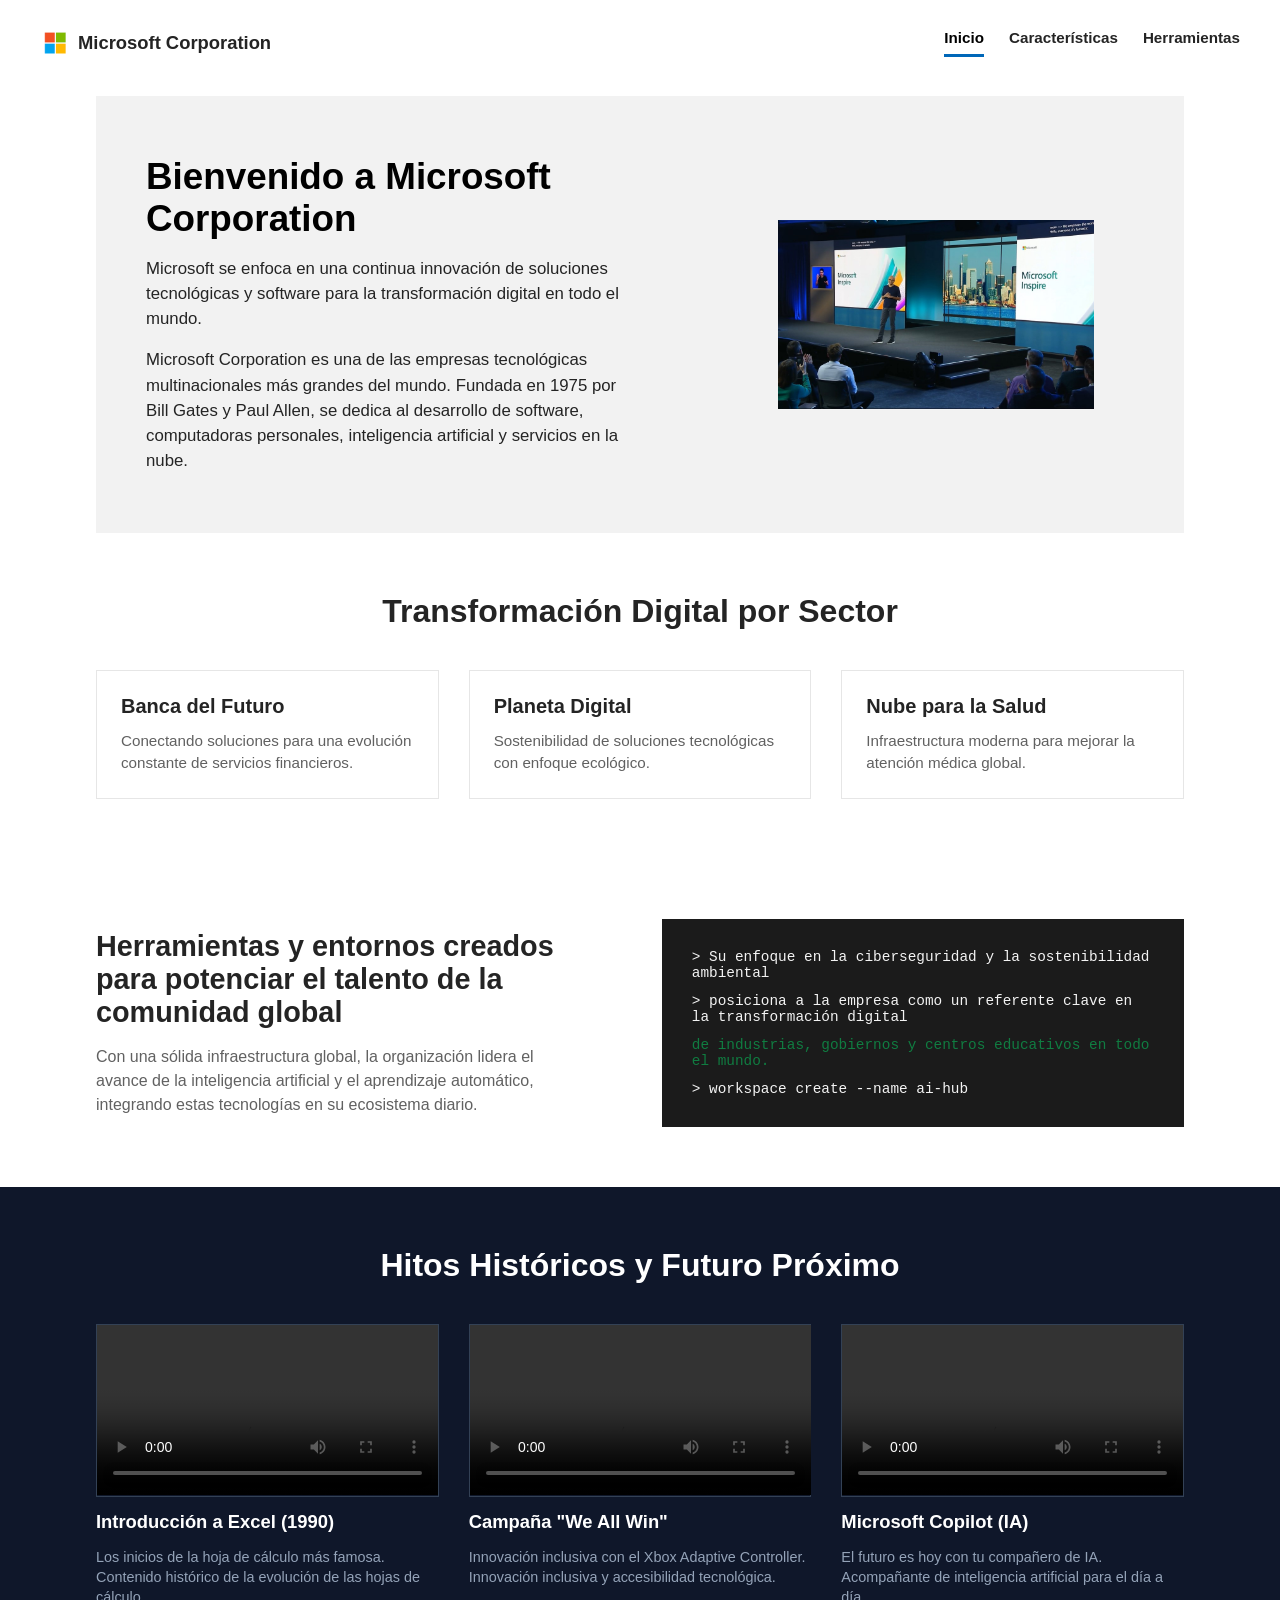
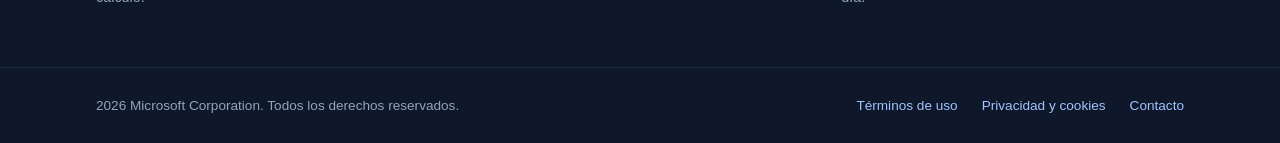
==== commit 75e8a900: "saved" ====
--- a/index.html
+++ b/index.html
@@ -11,7 +11,7 @@
 <body class="body-inicio">
 <header class="encabezado">
     
-    <div class="bloque-logo">
+    <div class="bloque-logo hover2">
         <img src="static/images/descarga_(1).png" alt="Microsoft Logo" class="icono-microsoft">
         <span class="nombre-sitio">Microsoft Corporation</span>
     </div>
--- a/static/css/style.css
+++ b/static/css/style.css
@@ -799,6 +799,13 @@
     text-decoration: underline;
 }
 
+.centrado {
+    width: 50%;
+    display: flex;
+    justify-content: baseline;
+    align-items: center;
+}
+
 .titulo-herramienta {
     font-size: 1.8rem;
     color: #111111;
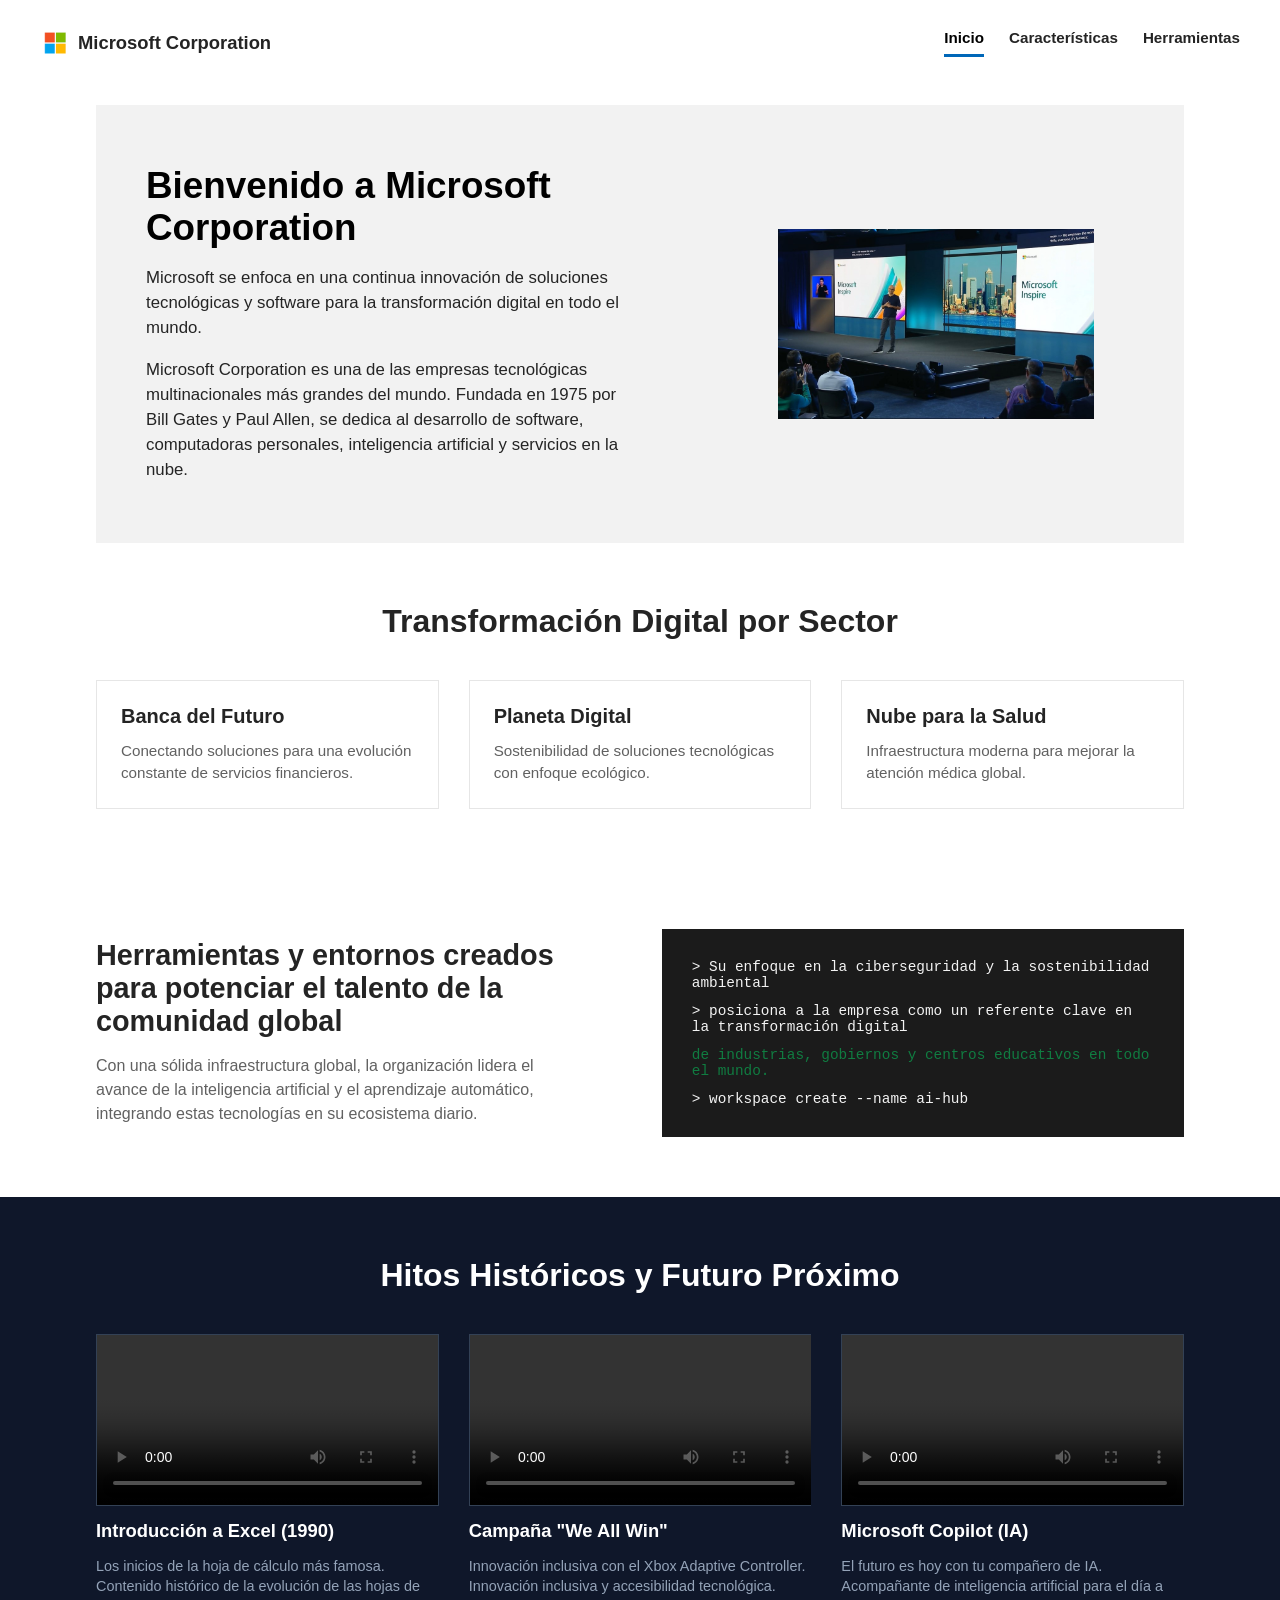
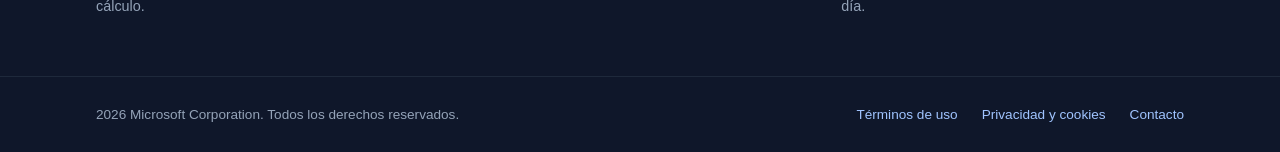
==== commit f14e4f8b: "saved" ====
--- a/index.html
+++ b/index.html
@@ -9,127 +9,128 @@
 </head>
 
 <body class="body-inicio">
-<header class="encabezado">
-    
-    <div class="bloque-logo hover2">
-        <img src="static/images/descarga_(1).png" alt="Microsoft Logo" class="icono-microsoft">
-        <span class="nombre-sitio">Microsoft Corporation</span>
-    </div>
+    <header class="encabezado">
 
-    <nav class="nav">
-<a href="index.html" class="enlace-nav-activo hover">Inicio</a>
-        <a href="pages/caracteristicas.html" class="enlace-nav hover">Características</a>
-        <a href="pages/herramientas.html" class="enlace-nav hover">Herramientas</a>
-    </nav>
+        <div class="bloque-logo hover2">
+            <img src="static/images/descarga_(1).png" alt="Microsoft Logo" class="icono-microsoft">
+            <span class="nombre-sitio">Microsoft Corporation</span>
+        </div>
 
-</header>
+        <nav class="nav">
+            <a href="index.html" class="enlace-nav-activo hover">Inicio</a>
+            <a href="pages/caracteristicas.html" class="enlace-nav hover">Características</a>
+            <a href="pages/herramientas.html" class="enlace-nav hover">Herramientas</a>
+        </nav>
 
-        <main class="contenido-global">
+    </header>
 
-            <section class="seccion-bienvenida">
-                <div class="texto-bienvenida">
-                    <h1 class="titulo-principal">Bienvenido a Microsoft Corporation</h1>
-                    <p class="parrafo-bienvenida">Microsoft se enfoca en una continua innovación de soluciones
-                        tecnológicas y software para la transformación digital en todo el mundo.
-            </p>
-                    <p class="parrafo-bienvenida">Microsoft Corporation es una de las empresas tecnológicas multinacionales más grandes del mundo. 
-                Fundada en 1975 por Bill Gates y Paul Allen, se dedica al desarrollo de software, computadoras 
-                personales, inteligencia artificial y servicios en la nube.
-            </p>
-                </div>
-                <div class="imagen-bienvenida">
-                    <img src="static/images/index/Microsoft-Inspire.jpg" alt="Microsoft Logo Grande"
-                        class="imagen-bienvenida-asset">
-                </div>
-            </section>
+    <main class="contenido-global">
 
-            <section class="seccion-sectores">
-                <h2 class="titulo-centrado">Transformación Digital por Sector</h2>
+        <section class="seccion-bienvenida">
+            <div class="texto-bienvenida">
+                <h1 class="titulo-principal">Bienvenido a Microsoft Corporation</h1>
+                <p class="parrafo-bienvenida">Microsoft se enfoca en una continua innovación de soluciones
+                    tecnológicas y software para la transformación digital en todo el mundo.
+                </p>
+                <p class="parrafo-bienvenida">Microsoft Corporation es una de las empresas tecnológicas multinacionales
+                    más grandes del mundo.
+                    Fundada en 1975 por Bill Gates y Paul Allen, se dedica al desarrollo de software, computadoras
+                    personales, inteligencia artificial y servicios en la nube.
+                </p>
+            </div>
+            <div class="imagen-bienvenida">
+                <img src="static/images/index/Microsoft-Inspire.jpg" alt="Microsoft Logo Grande"
+                    class="imagen-bienvenida-asset">
+            </div>
+        </section>
 
-                <div class="columnas-sectores">
-                    <div class="columna-sector">
-                        <div class="cuerpo-tarjeta">
-                            <h3 class="titulo-tarjeta">Banca del Futuro</h3>
-                            <p class="texto-tarjeta">Conectando soluciones para una evolución constante de servicios
-                                financieros.</p>
-                        </div>
-                    </div>
-                    <div class="columna-sector">
-                        <div class="cuerpo-tarjeta">
-                            <h3 class="titulo-tarjeta">Planeta Digital</h3>
-                            <p class="texto-tarjeta">Sostenibilidad de soluciones tecnológicas con enfoque ecológico.
-                            </p>
-                        </div>
-                    </div>
-                    <div class="columna-sector">
-                        <div class="cuerpo-tarjeta">
-                            <h3 class="titulo-tarjeta">Nube para la Salud</h3>
-                            <p class="texto-tarjeta">Infraestructura moderna para mejorar la atención médica global.</p>
-                        </div>
+        <section class="seccion-sectores">
+            <h2 class="titulo-centrado">Transformación Digital por Sector</h2>
+
+            <div class="columnas-sectores">
+                <div class="columna-sector">
+                    <div class="cuerpo-tarjeta">
+                        <h3 class="titulo-tarjeta">Banca del Futuro</h3>
+                        <p class="texto-tarjeta">Conectando soluciones para una evolución constante de servicios
+                            financieros.</p>
                     </div>
                 </div>
-            </section>
-
-            <section class="seccion-desarrolladores">
-                <div class="texto-desarrolladores">
-                    <h2 class="titulo-desarrolladores">Herramientas y entornos creados para potenciar el talento de la
-                        comunidad global</h2>
-                    <p class="parrafo-desarrolladores">
-                Con una sólida infraestructura global, la organización lidera el avance de la inteligencia 
-                artificial y el aprendizaje automático, integrando estas tecnologías en su ecosistema diario.</p>
-                </div>
-                <div class="codigo-desarrolladores">
-                    <p class="consola">> Su enfoque en la ciberseguridad y la sostenibilidad ambiental </p>
-                    <p class="consola">> posiciona a la empresa como un 
-                referente clave en la transformación digital</p>
-                    <p class="consola-exito"> de industrias, gobiernos y centros educativos en todo el mundo.</p>
-                    <p class="consola">> workspace create --name ai-hub</p>
-                </div>
-            </section>
-
-            <section class="seccion-hitos-oscura">
-                <div class="contenedor-bloque-hitos">
-                    <h2 class="titulo-centrado-claro">Hitos Históricos y Futuro Próximo</h2>
-
-                    <div class="columnas-videos">
-                        <div class="tarjeta-video">
-                            <video controls class="reproductor">
-                                <source
-                                    src="static/videos/(1)_Introduction_to_Microsoft_Excel_1990_with_Jan_Brehm_Jan_Brehm_(360p_h264).mp4"
-                                    type="video/mp4">
-                            </video>
-                            <h3 class="titulo-video">Introducción a Excel (1990)</h3>
-                            <p class="texto-video">Los inicios de la hoja de cálculo más famosa. 
-                                Contenido histórico de la evolución de las hojas de cálculo.</p>
-                        </div>
-
-                        <div class="tarjeta-video">
-                            <video controls class="reproductor">
-                                <source src="static/videos/(3)_Microsoft_We_All_Win_Ads_of_Brands_(720p_h264).mp4"
-                                    type="video/mp4">
-                            </video>
-                            <h3 class="titulo-video">Campaña "We All Win"</h3>
-                            <p class="texto-video">Innovación inclusiva con el Xbox Adaptive Controller. 
-                                Innovación inclusiva y accesibilidad tecnológica.</p>
-                        </div>
-
-                        <div class="tarjeta-video">
-                            <video controls class="reproductor">
-                                <source
-                                    src="static/videos/(4)_Microsoft_Copilot_Your_everyday_AI_companion_Microsoft_(720p_h264).mp4"
-                                    type="video/mp4">
-                            </video>
-                            <h3 class="titulo-video">Microsoft Copilot (IA)</h3>
-                            <p class="texto-video">El futuro es hoy con tu compañero de IA.
-                                Acompañante de inteligencia artificial para el día a día.</p>
-                        </div>
+                <div class="columna-sector">
+                    <div class="cuerpo-tarjeta">
+                        <h3 class="titulo-tarjeta">Planeta Digital</h3>
+                        <p class="texto-tarjeta">Sostenibilidad de soluciones tecnológicas con enfoque ecológico.
+                        </p>
                     </div>
                 </div>
-            </section>
+                <div class="columna-sector">
+                    <div class="cuerpo-tarjeta">
+                        <h3 class="titulo-tarjeta">Nube para la Salud</h3>
+                        <p class="texto-tarjeta">Infraestructura moderna para mejorar la atención médica global.</p>
+                    </div>
+                </div>
+            </div>
+        </section>
 
-        </main>
+        <section class="seccion-desarrolladores">
+            <div class="texto-desarrolladores">
+                <h2 class="titulo-desarrolladores">Herramientas y entornos creados para potenciar el talento de la
+                    comunidad global</h2>
+                <p class="parrafo-desarrolladores">
+                    Con una sólida infraestructura global, la organización lidera el avance de la inteligencia
+                    artificial y el aprendizaje automático, integrando estas tecnologías en su ecosistema diario.</p>
+            </div>
+            <div class="codigo-desarrolladores">
+                <p class="consola">> Su enfoque en la ciberseguridad y la sostenibilidad ambiental </p>
+                <p class="consola">> posiciona a la empresa como un
+                    referente clave en la transformación digital</p>
+                <p class="consola-exito"> de industrias, gobiernos y centros educativos en todo el mundo.</p>
+                <p class="consola">> workspace create --name ai-hub</p>
+            </div>
+        </section>
 
-<footer class="footer-institucional">
+        <section class="seccion-hitos-oscura">
+            <div class="contenedor-bloque-hitos">
+                <h2 class="titulo-centrado-claro">Hitos Históricos y Futuro Próximo</h2>
+
+                <div class="columnas-videos">
+                    <div class="tarjeta-video">
+                        <video controls class="reproductor">
+                            <source
+                                src="static/videos/(1)_Introduction_to_Microsoft_Excel_1990_with_Jan_Brehm_Jan_Brehm_(360p_h264).mp4"
+                                type="video/mp4">
+                        </video>
+                        <h3 class="titulo-video">Introducción a Excel (1990)</h3>
+                        <p class="texto-video">Los inicios de la hoja de cálculo más famosa.
+                            Contenido histórico de la evolución de las hojas de cálculo.</p>
+                    </div>
+
+                    <div class="tarjeta-video">
+                        <video controls class="reproductor">
+                            <source src="static/videos/(3)_Microsoft_We_All_Win_Ads_of_Brands_(720p_h264).mp4"
+                                type="video/mp4">
+                        </video>
+                        <h3 class="titulo-video">Campaña "We All Win"</h3>
+                        <p class="texto-video">Innovación inclusiva con el Xbox Adaptive Controller.
+                            Innovación inclusiva y accesibilidad tecnológica.</p>
+                    </div>
+
+                    <div class="tarjeta-video">
+                        <video controls class="reproductor">
+                            <source
+                                src="static/videos/(4)_Microsoft_Copilot_Your_everyday_AI_companion_Microsoft_(720p_h264).mp4"
+                                type="video/mp4">
+                        </video>
+                        <h3 class="titulo-video">Microsoft Copilot (IA)</h3>
+                        <p class="texto-video">El futuro es hoy con tu compañero de IA.
+                            Acompañante de inteligencia artificial para el día a día.</p>
+                    </div>
+                </div>
+            </div>
+        </section>
+
+    </main>
+
+    <footer class="footer-institucional">
         <div class="contenido-footer">
             <p class="texto-copyright">2026 Microsoft Corporation. Todos los derechos reservados.</p>
             <div class="enlaces-footer">
--- a/static/css/style.css
+++ b/static/css/style.css
@@ -18,6 +18,7 @@
     padding: 20px 40px;
     box-sizing: border-box;
     background-color: #ffffff;
+    position: fixed;
 }
 
 .bloque-logo {
@@ -86,6 +87,7 @@
     display: flex;
     justify-content: center;
     padding: 48px 16px;
+    margin-top: 95px;
 }
 
 .pie-de-pagina {
@@ -160,7 +162,6 @@
 
 .hover:hover {
     transform: scale(1.05);
-    margin-left: 5px;
     color: gray;
 }
 
@@ -191,16 +192,28 @@
     text-decoration: underline;
 }
 
+.body-caracteristicas {
+    margin: 0;
+    background-color: #ffffff;
+    font-family: 'Segoe UI', SegoeUI, Tahoma, Geneva, Verdana, sans-serif;
+    color: #242424;
+    display: flex;
+    flex-direction: column;
+    align-items: center;
+}
+
+.seccion-caracteristicas {
+    display: flex;
+    flex-direction: column;
+    width: 100%;
+    margin-top: 95px;
+}
+
 /* INDEX o INICIO */
 .body-inicio {
-    margin: 0px;
+    margin: 0;
     background-color: #ffffff;
-}
-
-body {
-    margin: 0px;
     font-family: 'Segoe UI', SegoeUI, Tahoma, Geneva, Verdana, sans-serif;
-    background-color: #ffffff;
     color: #242424;
     display: flex;
     flex-direction: column;
@@ -212,7 +225,7 @@
     display: flex;
     flex-direction: column;
     align-items: center;
-    font-family: 'Segoe UI', Tahoma, Geneva, Verdana, sans-serif;
+    margin-top: 95px;
 }
 
 .navegacion-principal {
@@ -533,7 +546,11 @@
 /* HERRAMIENTAS */
 
 .body-herramientas {
+    margin: 0;
     background-color: #ECF0F1;
+    display: flex;
+    flex-direction: column;
+    align-items: center;
 }
 
 .contenedor-principal {
@@ -669,6 +686,7 @@
     border-radius: 16px;
     display: flex;
     flex-direction: column;
+    justify-content: center;
     gap: 20px;
 }
 
